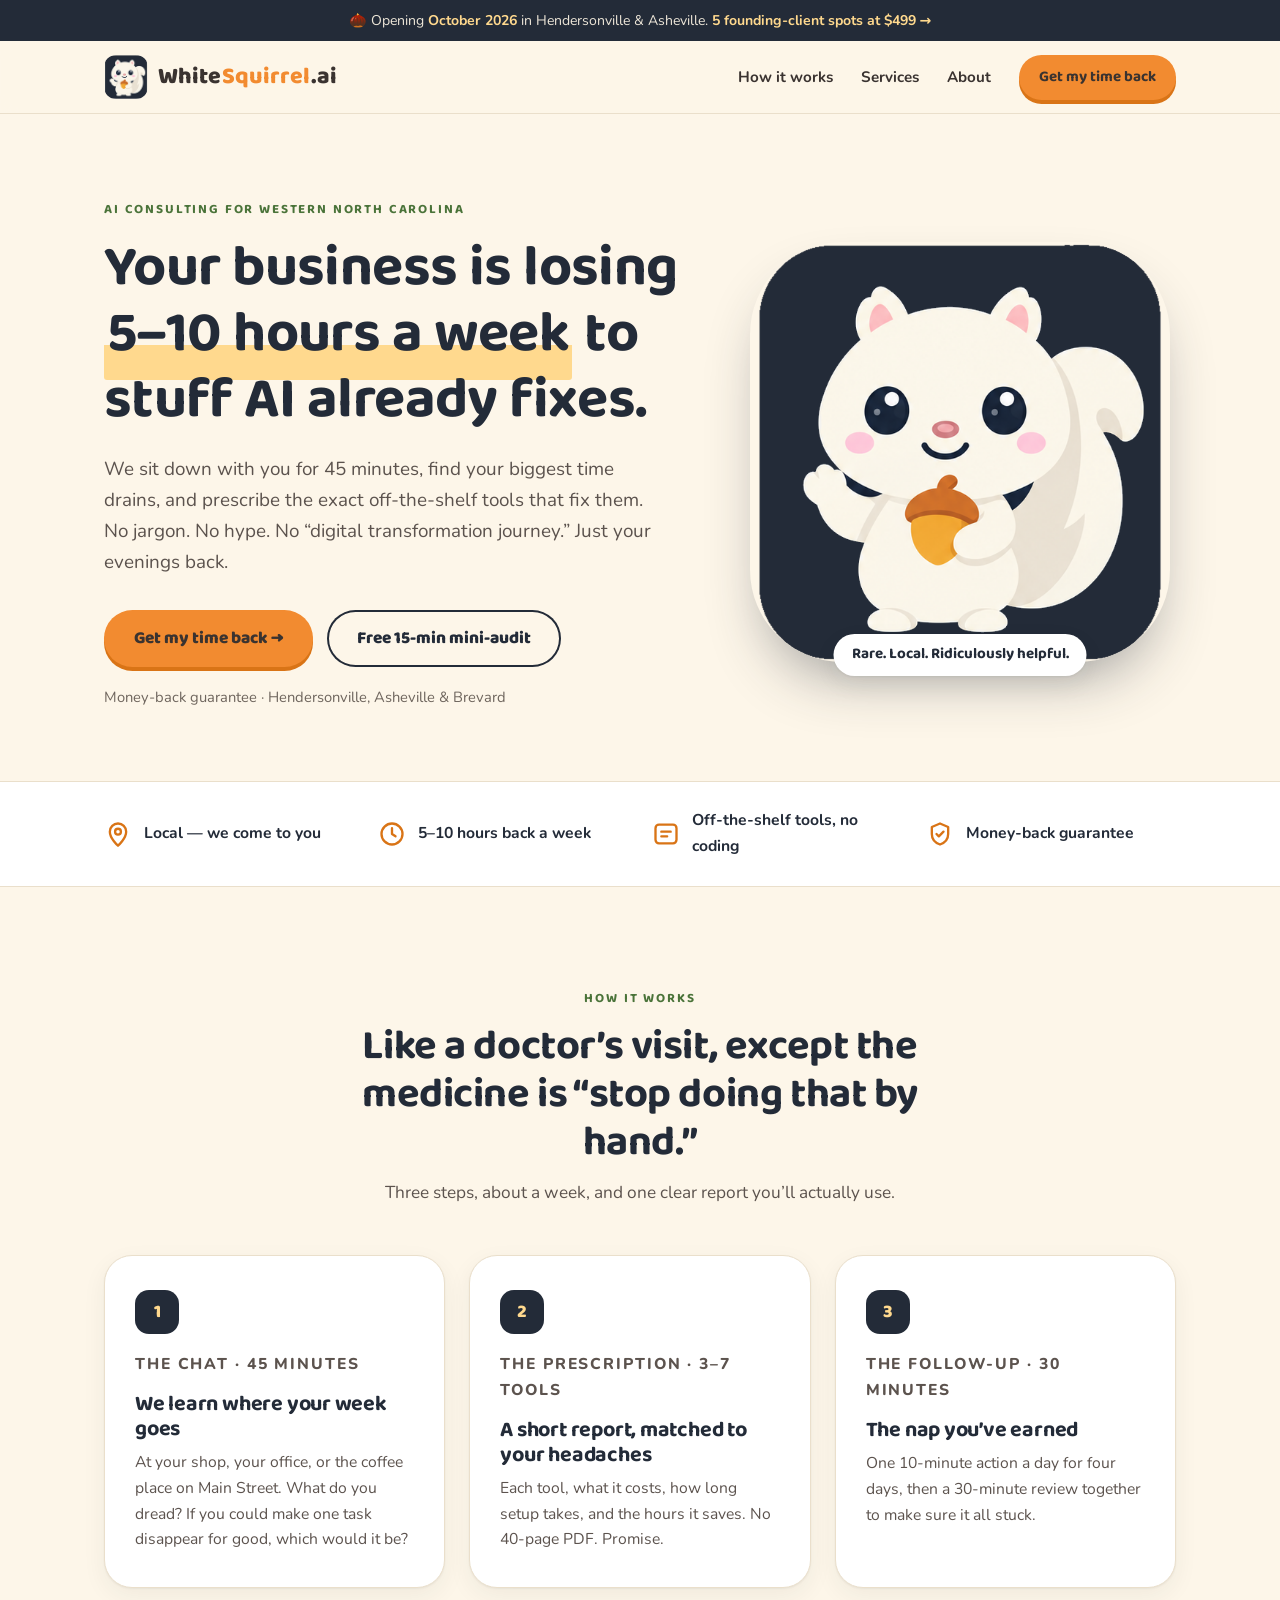
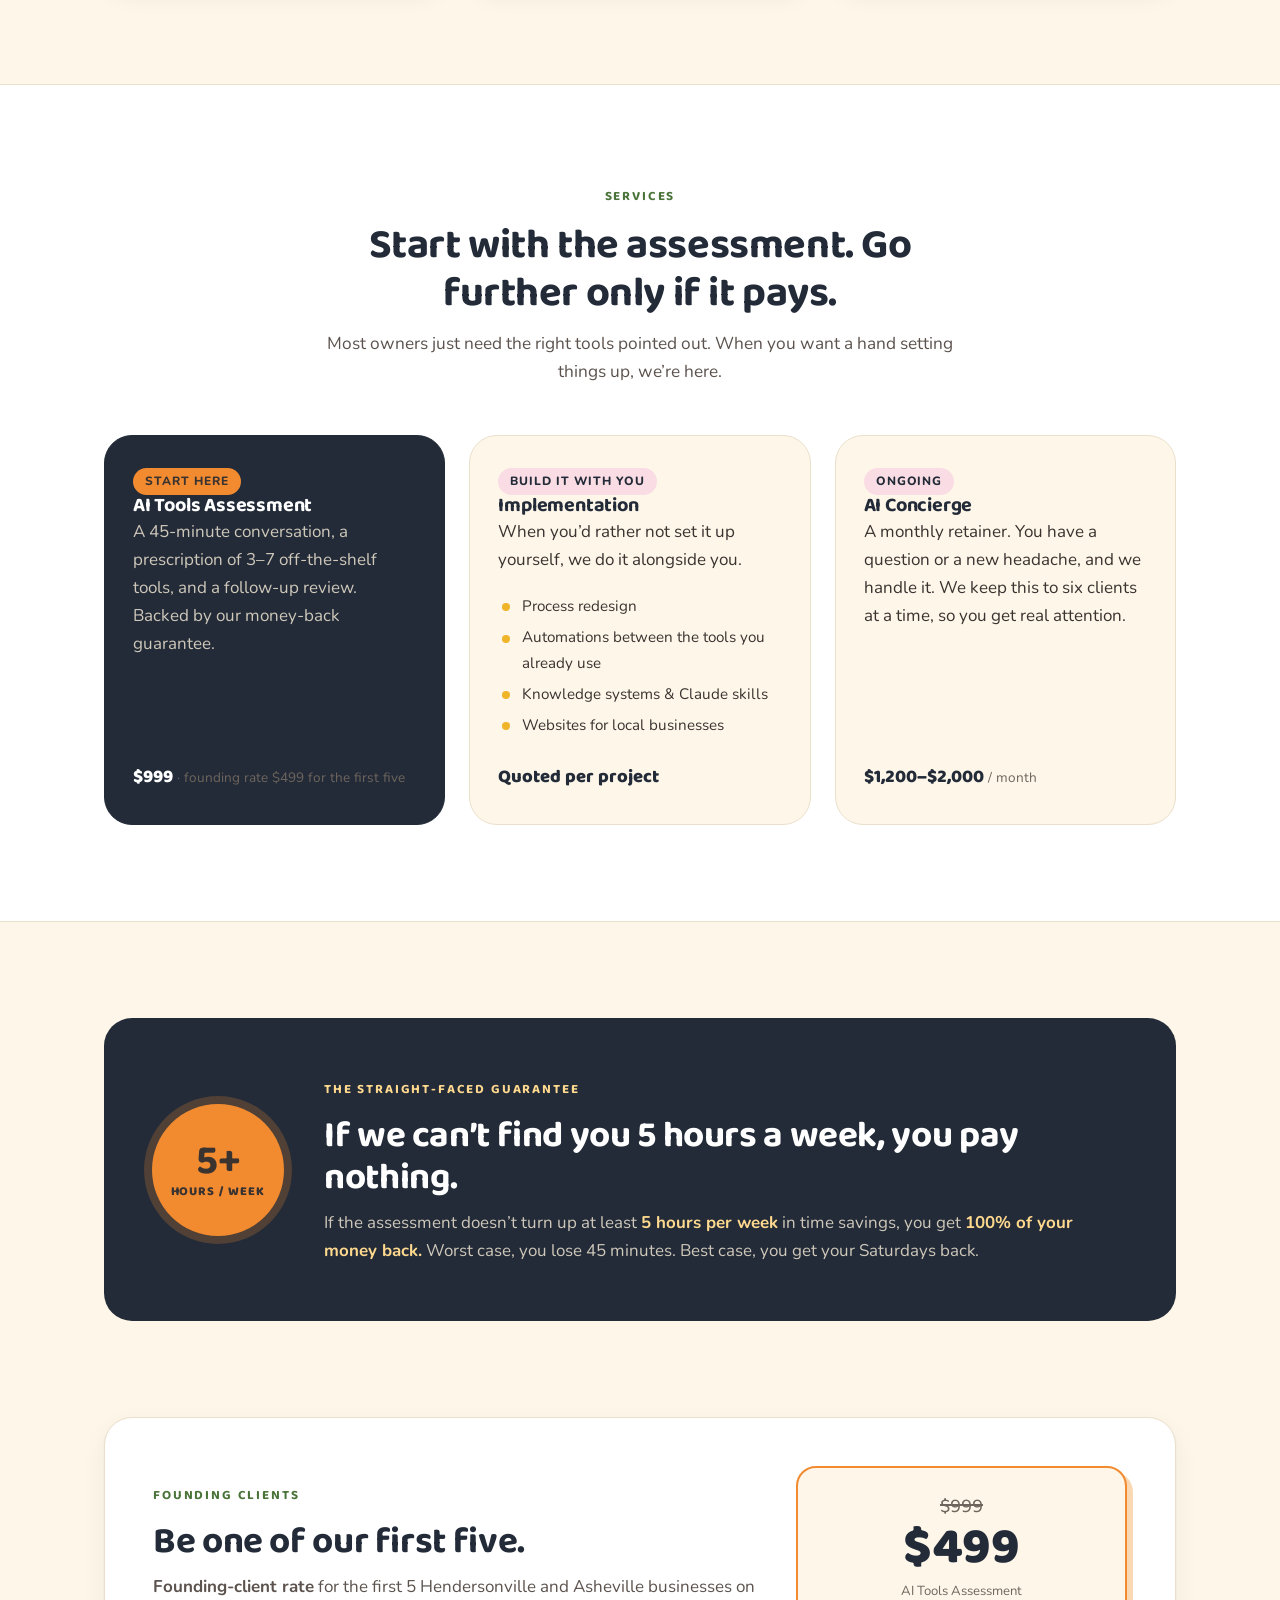
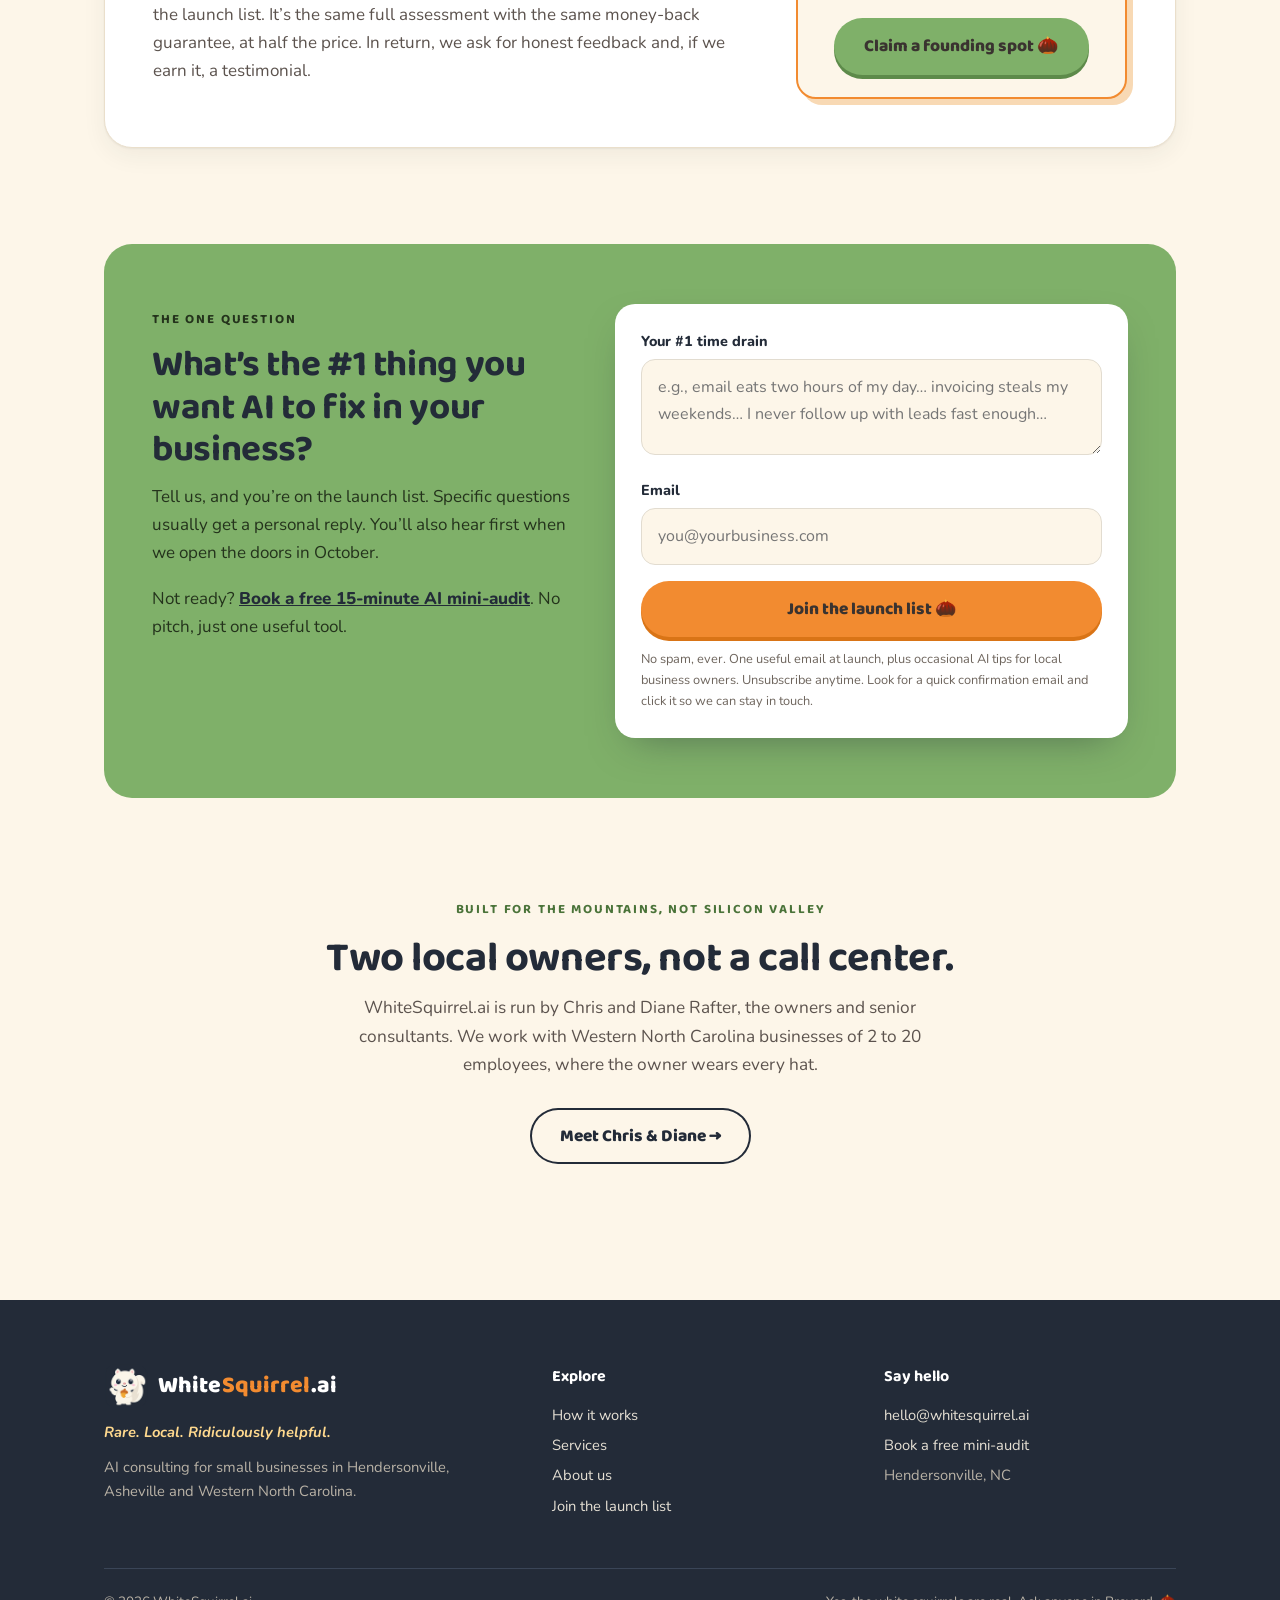
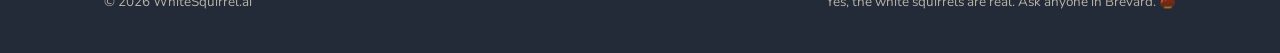
==== index.html @ 8a47469c "Rebrand to Bright Eyes logo; refined homepage, services section, About page - Approved C · Bright Ey" ====
<!DOCTYPE html>
<html lang="en">
<head>
<meta charset="UTF-8">
<meta name="viewport" content="width=device-width, initial-scale=1.0">
<title>WhiteSquirrel.ai — AI Consulting for Hendersonville & Asheville Small Businesses</title>
<meta name="description" content="AI consulting for Hendersonville, Asheville and Western North Carolina small businesses. A 45-minute conversation, a prescription of 3–7 off-the-shelf tools, and 5–10 hours a week back — or your money back.">
<meta property="og:title" content="WhiteSquirrel.ai — Rare. Local. Ridiculously helpful.">
<meta property="og:description" content="AI consulting for Western North Carolina small businesses. Get 5–10 hours a week back, or your money back.">
<meta property="og:image" content="https://whitesquirrel.ai/assets/brand/bright-eyes-mark.png">
<meta name="theme-color" content="#232B38">
<link rel="icon" href="assets/brand/favicon.ico" sizes="any">
<link rel="icon" type="image/png" href="assets/brand/bright-eyes-mark-96.png">
<link rel="apple-touch-icon" href="assets/brand/apple-touch-icon.png">
<link rel="preconnect" href="https://fonts.googleapis.com">
<link rel="preconnect" href="https://fonts.gstatic.com" crossorigin>
<link href="https://fonts.googleapis.com/css2?family=Baloo+2:wght@500;700;800&family=Nunito:ital,wght@0,400;0,700;0,800;1,400&display=swap" rel="stylesheet">
<link rel="stylesheet" href="assets/site.css">
</head>
<body>

<div class="announce">🌰 Opening <strong>October 2026</strong> in Hendersonville &amp; Asheville. <a href="#founding">5 founding-client spots at $499 →</a></div>

<nav class="nav" aria-label="Main">
  <div class="container">
    <a class="brand" href="./" aria-label="WhiteSquirrel.ai home">
      <img src="assets/brand/bright-eyes-mark-96.png" alt="">
      <span class="brand-name">White<span class="sq">Squirrel</span>.ai</span>
    </a>
    <ul class="nav-links">
      <li class="hide-sm"><a href="#how">How it works</a></li>
      <li class="hide-sm"><a href="#services">Services</a></li>
      <li class="hide-sm"><a href="about/">About</a></li>
      <li><a class="btn" href="#signup">Get my time back</a></li>
    </ul>
  </div>
</nav>

<header class="hero">
  <div class="container">
    <div>
      <span class="eyebrow">AI consulting for Western North Carolina</span>
      <h1>Your business is losing <span class="hl">5–10 hours a week</span> to stuff AI already fixes.</h1>
      <p class="lead">We sit down with you for 45 minutes, find your biggest time drains, and prescribe the exact off-the-shelf tools that fix them. No jargon. No hype. No “digital transformation journey.” Just your evenings back.</p>
      <div class="hero-ctas">
        <a class="btn" href="#signup">Get my time back →</a>
        <a class="btn ghost" href="https://cal.com/chrisrafter/free-15-minute-ai-mini-audit">Free 15-min mini-audit</a>
      </div>
      <p class="hero-note">Money-back guarantee · Hendersonville, Asheville &amp; Brevard</p>
    </div>
    <div class="hero-art">
      <img src="assets/brand/bright-eyes-mark.png" alt="The WhiteSquirrel.ai mascot: a white squirrel waving hello and holding a golden acorn">
      <span class="tag">Rare. Local. Ridiculously helpful.</span>
    </div>
  </div>
</header>

<div class="strip" aria-label="Why owners work with us">
  <div class="container">
    <ul>
      <li><svg viewBox="0 0 24 24" fill="none" stroke="currentColor" stroke-width="2" stroke-linecap="round" stroke-linejoin="round" aria-hidden="true"><path d="M12 22s7-6.2 7-12a7 7 0 1 0-14 0c0 5.8 7 12 7 12z"/><circle cx="12" cy="10" r="2.5"/></svg>Local — we come to you</li>
      <li><svg viewBox="0 0 24 24" fill="none" stroke="currentColor" stroke-width="2" stroke-linecap="round" stroke-linejoin="round" aria-hidden="true"><circle cx="12" cy="12" r="9"/><path d="M12 7v5l3 2"/></svg>5–10 hours back a week</li>
      <li><svg viewBox="0 0 24 24" fill="none" stroke="currentColor" stroke-width="2" stroke-linecap="round" stroke-linejoin="round" aria-hidden="true"><rect x="3" y="4" width="18" height="16" rx="3"/><path d="M8 10h8M8 14h5"/></svg>Off-the-shelf tools, no coding</li>
      <li><svg viewBox="0 0 24 24" fill="none" stroke="currentColor" stroke-width="2" stroke-linecap="round" stroke-linejoin="round" aria-hidden="true"><path d="M12 3l7 3v6c0 4.5-3 7.6-7 9-4-1.4-7-4.5-7-9V6l7-3z"/><path d="M9 12l2 2 4-4"/></svg>Money-back guarantee</li>
    </ul>
  </div>
</div>

<section id="how">
  <div class="container">
    <div class="section-head">
      <span class="eyebrow">How it works</span>
      <h2>Like a doctor’s visit, except the medicine is “stop doing that by hand.”</h2>
      <p>Three steps, about a week, and one clear report you’ll actually use.</p>
    </div>
    <div class="grid-3">
      <article class="card">
        <span class="num">1</span>
        <p class="step-kicker">The chat · 45 minutes</p>
        <h3>We learn where your week goes</h3>
        <p>At your shop, your office, or the coffee place on Main Street. What do you dread? If you could make one task disappear for good, which would it be?</p>
      </article>
      <article class="card">
        <span class="num">2</span>
        <p class="step-kicker">The prescription · 3–7 tools</p>
        <h3>A short report, matched to your headaches</h3>
        <p>Each tool, what it costs, how long setup takes, and the hours it saves. No 40-page PDF. Promise.</p>
      </article>
      <article class="card">
        <span class="num">3</span>
        <p class="step-kicker">The follow-up · 30 minutes</p>
        <h3>The nap you’ve earned</h3>
        <p>One 10-minute action a day for four days, then a 30-minute review together to make sure it all stuck.</p>
      </article>
    </div>
  </div>
</section>

<section class="services" id="services">
  <div class="container">
    <div class="section-head">
      <span class="eyebrow">Services</span>
      <h2>Start with the assessment. Go further only if it pays.</h2>
      <p>Most owners just need the right tools pointed out. When you want a hand setting things up, we’re here.</p>
    </div>
    <div class="grid-3">
      <article class="service featured">
        <span class="pill">Start here</span>
        <h3>AI Tools Assessment</h3>
        <p>A 45-minute conversation, a prescription of 3–7 off-the-shelf tools, and a follow-up review. Backed by our money-back guarantee.</p>
        <p class="price">$999 <small>· founding rate $499 for the first five</small></p>
      </article>
      <article class="service">
        <span class="pill">Build it with you</span>
        <h3>Implementation</h3>
        <p>When you’d rather not set it up yourself, we do it alongside you.</p>
        <ul>
          <li>Process redesign</li>
          <li>Automations between the tools you already use</li>
          <li>Knowledge systems &amp; Claude skills</li>
          <li>Websites for local businesses</li>
        </ul>
        <p class="price">Quoted per project</p>
      </article>
      <article class="service">
        <span class="pill">Ongoing</span>
        <h3>AI Concierge</h3>
        <p>A monthly retainer. You have a question or a new headache, and we handle it. We keep this to six clients at a time, so you get real attention.</p>
        <p class="price">$1,200–$2,000 <small>/ month</small></p>
      </article>
    </div>
  </div>
</section>

<section>
  <div class="container">
    <div class="guarantee">
      <div class="seal" aria-hidden="true"><b>5+</b><span>hours / week</span></div>
      <div>
        <span class="eyebrow" style="color:var(--highlight)">The Straight-Faced Guarantee</span>
        <h2>If we can’t find you 5 hours a week, you pay nothing.</h2>
        <p>If the assessment doesn’t turn up at least <strong>5 hours per week</strong> in time savings, you get <strong>100% of your money back.</strong> Worst case, you lose 45 minutes. Best case, you get your Saturdays back.</p>
      </div>
    </div>
  </div>
</section>

<section id="founding" style="padding-top:0">
  <div class="container">
    <div class="offer">
      <div>
        <span class="eyebrow">Founding clients</span>
        <h2>Be one of our first five.</h2>
        <p><strong>Founding-client rate</strong> for the first 5 Hendersonville and Asheville businesses on the launch list. It’s the same full assessment with the same money-back guarantee, at half the price. In return, we ask for honest feedback and, if we earn it, a testimonial.</p>
      </div>
      <div class="pricebox">
        <div class="strike">$999</div>
        <div class="price">$499</div>
        <small>AI Tools Assessment</small>
        <a class="btn green" href="#signup">Claim a founding spot 🌰</a>
      </div>
    </div>
  </div>
</section>

<section id="signup" style="padding-top:0">
  <div class="container">
    <div class="ask">
      <div>
        <span class="eyebrow" style="color:#24331C">The one question</span>
        <h2>What’s the #1 thing you want AI to fix in your business?</h2>
        <p>Tell us, and you’re on the launch list. Specific questions usually get a personal reply. You’ll also hear first when we open the doors in October.</p>
        <p style="margin-top:18px">Not ready? <a href="https://cal.com/chrisrafter/free-15-minute-ai-mini-audit" style="color:var(--navy);font-weight:800">Book a free 15-minute AI mini-audit</a>. No pitch, just one useful tool.</p>
      </div>
      <div>
        <form id="leadForm" action="https://assets.mailerlite.com/jsonp/2588737/forms/196415399753942059/subscribe" method="POST">
          <label for="pain">Your #1 time drain</label>
          <textarea id="pain" name="fields[pain_point]" placeholder="e.g., email eats two hours of my day… invoicing steals my weekends… I never follow up with leads fast enough…" required></textarea>
          <label for="email">Email</label>
          <input id="email" type="email" name="fields[email]" placeholder="you@yourbusiness.com" required>
          <input type="hidden" name="ml-submit" value="1">
          <input type="hidden" name="anticsrf" value="true">
          <button class="btn" type="submit" id="submitBtn">Join the launch list 🌰</button>
          <p class="fine">No spam, ever. One useful email at launch, plus occasional AI tips for local business owners. Unsubscribe anytime. Look for a quick confirmation email and click it so we can stay in touch.</p>
        </form>
        <div class="success-msg" id="successMsg" role="status">🐿️ Got it. Check your inbox for a confirmation email to lock in your spot.</div>
      </div>
    </div>
  </div>
</section>

<section style="padding-top:0">
  <div class="container narrow">
    <div class="section-head" style="margin-bottom:28px">
      <span class="eyebrow">Built for the mountains, not Silicon Valley</span>
      <h2>Two local owners, not a call center.</h2>
      <p>WhiteSquirrel.ai is run by Chris and Diane Rafter, the owners and senior consultants. We work with Western North Carolina businesses of 2 to 20 employees, where the owner wears every hat.</p>
    </div>
    <p class="center"><a class="btn ghost" href="about/">Meet Chris &amp; Diane →</a></p>
  </div>
</section>

<footer>
  <div class="container">
    <div class="cols">
      <div>
        <a class="brand" href="./" style="margin-bottom:12px"><img src="assets/brand/bright-eyes-mark-96.png" alt=""><span class="brand-name">White<span class="sq">Squirrel</span>.ai</span></a>
        <p class="tagline">Rare. Local. Ridiculously helpful.</p>
        <p style="margin-top:10px">AI consulting for small businesses in Hendersonville, Asheville and Western North Carolina.</p>
      </div>
      <div>
        <h4>Explore</h4>
        <ul>
          <li><a href="#how">How it works</a></li>
          <li><a href="#services">Services</a></li>
          <li><a href="about/">About us</a></li>
          <li><a href="#signup">Join the launch list</a></li>
        </ul>
      </div>
      <div>
        <h4>Say hello</h4>
        <ul>
          <li><a href="mailto:hello@whitesquirrel.ai">hello@whitesquirrel.ai</a></li>
          <li><a href="https://cal.com/chrisrafter/free-15-minute-ai-mini-audit">Book a free mini-audit</a></li>
          <li>Hendersonville, NC</li>
        </ul>
      </div>
    </div>
    <div class="legal">
      <span>© 2026 WhiteSquirrel.ai</span>
      <span>Yes, the white squirrels are real. Ask anyone in Brevard. 🌰</span>
    </div>
  </div>
</footer>

<script>
document.getElementById('leadForm').addEventListener('submit', function(e){
  e.preventDefault();
  var form = this;
  var btn = document.getElementById('submitBtn');
  btn.disabled = true;
  btn.textContent = 'Joining…';
  fetch(form.action, { method: 'POST', body: new FormData(form) })
    .then(function(r){ return r.json(); })
    .then(function(data){
      if (data && data.success !== false) {
        form.style.display = 'none';
        document.getElementById('successMsg').style.display = 'block';
      } else { throw new Error('subscribe failed'); }
    })
    .catch(function(){
      btn.disabled = false;
      btn.textContent = 'Join the launch list 🌰';
      alert('Hmm, that didn\'t go through — mind trying again? Or email hello@whitesquirrel.ai and we\'ll add you.');
    });
});
</script>
</body>
</html>
---- assets/site.css ----
/* WhiteSquirrel.ai — shared site styles (Brand Guide v1.1 · Bright Eyes) */
:root{
  /* core palette (live-site tokens) */
  --cream:#FDF6E9;
  --cream-dark:#F7ECD7;
  --fur:#F5F2EC;
  --fur-shade:#E2DCD0;
  --ink:#3A3330;
  --muted:#5C534E;
  --fine:#6E655D;          /* fine print — darker than --outline for contrast */
  --outline:#8A8178;
  --orange:#F28B30;
  --orange-dark:#D97416;
  --highlight:#FFD98E;
  --green:#7FB069;
  --green-dark:#5D8A4A;
  --green-text:#4A7339;    /* small green text / links on light backgrounds */
  --pink:#F4A6B8;
  --pink-light:#FADDE4;
  --blue:#8ECAE6;
  --peach:#F8D9B4;
  /* Bright Eyes badge */
  --navy:#232B38;
  --navy-2:#2E3848;
  --acorn:#F0B429;
  --line:#EADFCB;
  --white:#FFFFFF;

  --radius:20px;
  --radius-lg:28px;
  --shadow:0 1px 2px rgba(35,43,56,.06),0 8px 24px rgba(35,43,56,.06);
  --max:1120px;
}
*{margin:0;padding:0;box-sizing:border-box}
html{scroll-behavior:smooth}
body{font-family:'Nunito',system-ui,sans-serif;background:var(--cream);color:var(--ink);line-height:1.65;font-size:17px;-webkit-font-smoothing:antialiased;overflow-x:hidden}
h1,h2,h3,h4,.btn,.brand-name,.eyebrow,.num{font-family:'Baloo 2',system-ui,sans-serif}
h1,h2,h3{color:var(--navy);line-height:1.15;letter-spacing:-.01em}
img{max-width:100%;display:block}
a{color:var(--green-text)}
.container{max-width:var(--max);margin:0 auto;padding:0 24px}
.narrow{max-width:760px}
.center{text-align:center}

/* announcement */
.announce{background:var(--navy);color:#EDE6D8;text-align:center;font-size:.88rem;padding:9px 16px}
.announce strong{color:var(--highlight)}
.announce a{color:var(--highlight);font-weight:700;text-decoration:none}

/* nav */
.nav{position:sticky;top:0;z-index:20;background:rgba(253,246,233,.92);backdrop-filter:saturate(1.2) blur(8px);-webkit-backdrop-filter:saturate(1.2) blur(8px);border-bottom:1px solid var(--line)}
.nav .container{display:flex;align-items:center;justify-content:space-between;height:72px;gap:16px}
.brand{display:flex;align-items:center;gap:10px;text-decoration:none}
.brand img{width:44px;height:44px;border-radius:12px}
.brand-name{font-size:1.45rem;font-weight:800;color:var(--ink);letter-spacing:.005em;white-space:nowrap}
.brand-name .sq{color:var(--orange)}
.nav-links{display:flex;align-items:center;gap:28px;list-style:none}
.nav-links a{color:var(--ink);text-decoration:none;font-weight:700;font-size:.95rem}
.nav-links a:hover,.nav-links a[aria-current=page]{color:var(--orange-dark)}
.nav-links .btn{padding:10px 20px;font-size:.95rem}
@media(max-width:820px){.nav-links li.hide-sm{display:none}.nav-links{gap:16px}}
@media(max-width:480px){.brand-name{font-size:1.2rem}.brand img{width:38px;height:38px}.nav-links .btn{padding:9px 14px;font-size:.88rem}}

/* buttons — ink text on brand fills for contrast */
.btn{display:inline-flex;align-items:center;gap:8px;background:var(--orange);color:var(--ink);border:0;border-radius:999px;padding:14px 30px;font-size:1.08rem;font-weight:800;text-decoration:none;cursor:pointer;box-shadow:0 4px 0 var(--orange-dark);transition:transform .12s ease,box-shadow .12s ease}
.btn:hover{transform:translateY(2px);box-shadow:0 2px 0 var(--orange-dark)}
.btn:focus-visible,a:focus-visible,textarea:focus-visible,input:focus-visible{outline:3px solid var(--navy);outline-offset:3px}
.btn.green{background:var(--green);box-shadow:0 4px 0 var(--green-dark)}
.btn.green:hover{box-shadow:0 2px 0 var(--green-dark)}
.btn.ghost{background:transparent;color:var(--navy);box-shadow:inset 0 0 0 2px var(--navy)}
.btn.ghost:hover{background:var(--navy);color:#fff;transform:none}
.btn.light{background:var(--cream);color:var(--navy);box-shadow:0 4px 0 #CDBF9F}

/* type helpers */
.eyebrow{display:inline-block;font-size:.82rem;font-weight:700;letter-spacing:.14em;text-transform:uppercase;color:var(--green-text);margin-bottom:14px}
.lead{font-size:1.18rem;color:var(--muted)}
.hl{background:linear-gradient(transparent 62%,var(--highlight) 62%);padding:0 3px;border-radius:3px}
section{padding:96px 0}
@media(max-width:700px){section{padding:68px 0}}
.section-head{max-width:640px;margin:0 auto 48px;text-align:center}
.section-head h2{font-size:clamp(1.9rem,4vw,2.6rem);margin-bottom:12px}
.section-head p{color:var(--muted);font-size:1.08rem}

/* hero */
.hero{padding:80px 0 72px}
.hero .container{display:grid;grid-template-columns:1.15fr .85fr;gap:56px;align-items:center}
.hero h1{font-size:clamp(2.3rem,5.2vw,3.6rem);margin-bottom:20px}
.hero .lead{max-width:560px;margin-bottom:32px}
.hero-ctas{display:flex;flex-wrap:wrap;gap:14px;align-items:center}
.hero-note{margin-top:18px;font-size:.92rem;color:var(--fine)}
.hero-art{position:relative;justify-self:center;width:min(420px,100%)}
.hero-art::before{content:"";position:absolute;inset:6% 4% 0;background:radial-gradient(closest-side,var(--peach),transparent 72%);z-index:0}
.hero-art img{position:relative;z-index:1;width:100%;border-radius:22%;box-shadow:0 30px 60px -20px rgba(35,43,56,.45)}
.hero-art .tag{position:absolute;z-index:2;bottom:-14px;left:50%;transform:translateX(-50%);background:var(--white);color:var(--navy);font-family:'Baloo 2';font-weight:700;padding:8px 18px;border-radius:999px;box-shadow:var(--shadow);white-space:nowrap;font-size:.95rem}
@media(max-width:860px){.hero{padding:48px 0 56px}.hero .container{grid-template-columns:1fr;gap:44px;text-align:center}.hero .lead{margin-left:auto;margin-right:auto}.hero-ctas{justify-content:center}.hero-art{width:min(300px,78%);grid-row:1}}

/* proof strip */
.strip{background:var(--white);border-top:1px solid var(--line);border-bottom:1px solid var(--line)}
.strip ul{list-style:none;display:grid;grid-template-columns:repeat(4,1fr);gap:24px;padding:26px 0}
.strip li{display:flex;align-items:center;gap:12px;font-weight:700;color:var(--navy);font-size:.98rem}
.strip svg{flex:none;width:28px;height:28px;color:var(--orange-dark)}
@media(max-width:860px){.strip ul{grid-template-columns:repeat(2,1fr)}}
@media(max-width:440px){.strip ul{grid-template-columns:1fr}}

/* cards */
.grid-3{display:grid;grid-template-columns:repeat(3,1fr);gap:24px}
@media(max-width:860px){.grid-3{grid-template-columns:1fr}}
.card{background:var(--white);border:1px solid var(--line);border-radius:var(--radius-lg);padding:34px 30px;box-shadow:var(--shadow)}
.card h3{font-size:1.35rem;margin:14px 0 8px}
.card p{color:var(--muted);font-size:.98rem}
.num{display:inline-flex;align-items:center;justify-content:center;width:44px;height:44px;border-radius:14px;background:var(--navy);color:var(--highlight);font-weight:800;font-size:1.15rem}
.step-kicker{font-size:.8rem;font-weight:800;letter-spacing:.12em;text-transform:uppercase;color:var(--orange-dark);margin-top:18px}

/* services */
.services{background:var(--white);border-top:1px solid var(--line);border-bottom:1px solid var(--line)}
.service{border-radius:var(--radius-lg);padding:32px 28px;background:var(--cream);border:1px solid var(--line);display:flex;flex-direction:column}
.service .price{font-family:'Baloo 2';font-weight:800;color:var(--navy);font-size:1.15rem;margin-top:auto;padding-top:18px}
.service .price small{font-family:'Nunito';font-weight:400;color:var(--fine);font-size:.85rem}
.service.featured{background:var(--navy);border-color:var(--navy);color:#E6E0D4}
.service.featured h3,.service.featured .price{color:#fff}
.service.featured p{color:#CFC8BA}
.service.featured .pill{background:var(--orange);color:var(--ink)}
.pill{display:inline-block;font-size:.75rem;font-weight:800;letter-spacing:.08em;text-transform:uppercase;background:var(--pink-light);color:var(--navy);padding:4px 12px;border-radius:999px;align-self:flex-start}
.service ul{list-style:none;margin-top:14px}
.service li{padding-left:24px;position:relative;margin:6px 0;font-size:.95rem}
.service li::before{content:"";position:absolute;left:4px;top:.6em;width:8px;height:8px;border-radius:50%;background:var(--acorn)}

/* guarantee */
.guarantee{background:var(--navy);color:#E6E0D4;border-radius:var(--radius-lg);padding:56px 48px;display:grid;grid-template-columns:auto 1fr;gap:40px;align-items:center}
.guarantee h2{color:#fff;font-size:clamp(1.7rem,3.4vw,2.3rem);margin-bottom:10px}
.guarantee p{color:#CFC8BA;font-size:1.06rem}
.guarantee strong{color:var(--highlight)}
.seal{width:132px;height:132px;border-radius:50%;background:var(--orange);color:var(--ink);display:flex;flex-direction:column;align-items:center;justify-content:center;font-family:'Baloo 2';font-weight:800;line-height:1;text-align:center;box-shadow:0 0 0 8px rgba(242,139,48,.22)}
.seal b{font-size:2.6rem}
.seal span{font-size:.78rem;letter-spacing:.08em;text-transform:uppercase;margin-top:4px}
@media(max-width:700px){.guarantee{grid-template-columns:1fr;text-align:center;padding:44px 28px}.seal{margin:0 auto}}

/* founding offer */
.offer{display:grid;grid-template-columns:1fr auto;gap:40px;align-items:center;background:var(--white);border:1px solid var(--line);border-radius:var(--radius-lg);padding:48px;box-shadow:var(--shadow)}
.offer h2{font-size:clamp(1.7rem,3.4vw,2.3rem);margin-bottom:10px}
.offer p{color:var(--muted)}
.pricebox{text-align:center;background:var(--cream);border:2px solid var(--orange);border-radius:var(--radius);padding:22px 36px;box-shadow:6px 6px 0 var(--peach)}
.pricebox .strike{text-decoration:line-through;color:var(--fine);font-size:1.25rem;font-family:'Baloo 2'}
.pricebox .price{font-family:'Baloo 2';font-weight:800;font-size:3.2rem;line-height:1;color:var(--navy)}
.pricebox small{display:block;color:var(--fine);font-size:.82rem;margin-top:6px}
.pricebox .btn{margin-top:16px}
@media(max-width:760px){.offer{grid-template-columns:1fr;text-align:center;padding:36px 24px}}

/* money question */
.ask{background:var(--green);border-radius:var(--radius-lg);padding:60px 48px;color:var(--ink);display:grid;grid-template-columns:.9fr 1.1fr;gap:44px;align-items:start}
.ask h2{color:var(--navy);font-size:clamp(1.7rem,3.4vw,2.3rem);margin-bottom:12px}
.ask p{color:#24331C}
.ask form{background:var(--white);border-radius:var(--radius);padding:26px;box-shadow:0 16px 40px -18px rgba(35,43,56,.5)}
.ask label{display:block;font-weight:800;font-size:.9rem;color:var(--navy);margin-bottom:6px}
.ask textarea,.ask input[type=email]{width:100%;padding:14px 16px;border-radius:14px;border:1.5px solid var(--fur-shade);font:inherit;font-size:1rem;background:var(--cream);color:var(--ink)}
.ask textarea{min-height:96px;resize:vertical;margin-bottom:14px}
.ask .btn{width:100%;justify-content:center;margin-top:16px}
.ask .fine{font-size:.8rem;color:var(--fine);margin-top:12px}
.success-msg{display:none;background:var(--navy);color:#fff;padding:18px;border-radius:14px}
@media(max-width:820px){.ask{grid-template-columns:1fr;padding:44px 24px}}

/* owners teaser + about */
.owners{display:grid;grid-template-columns:repeat(2,1fr);gap:28px}
@media(max-width:760px){.owners{grid-template-columns:1fr}}
.person{background:var(--white);border:1px solid var(--line);border-radius:var(--radius-lg);overflow:hidden;box-shadow:var(--shadow);display:flex;flex-direction:column}
.portrait{aspect-ratio:4/3;background:linear-gradient(160deg,var(--navy),var(--navy-2));display:flex;align-items:center;justify-content:center;position:relative}
.portrait img{width:100%;height:100%;object-fit:cover}
.portrait .mono{font-family:'Baloo 2';font-weight:800;font-size:4.2rem;color:var(--highlight);letter-spacing:.04em}
.portrait .ph-note{position:absolute;bottom:12px;right:14px;font-size:.72rem;color:#9AA3B2;letter-spacing:.06em;text-transform:uppercase}
.person-body{padding:30px 30px 34px}
.person h3{font-size:1.6rem}
.role{color:var(--orange-dark);font-weight:800;font-size:.9rem;letter-spacing:.06em;text-transform:uppercase;margin:4px 0 16px}
.person p{color:var(--muted);margin-bottom:12px}
.person .focus{list-style:none;display:flex;flex-wrap:wrap;gap:8px;margin-top:8px}
.person .focus li{background:var(--cream);border:1px solid var(--line);border-radius:999px;padding:5px 12px;font-size:.85rem;font-weight:700;color:var(--navy)}
.pending{border:2px dashed var(--pink);background:#FFF8FA;border-radius:14px;padding:16px 18px;color:var(--muted);font-size:.95rem}

.page-hero{padding:80px 0 40px;text-align:center}
.page-hero h1{font-size:clamp(2.2rem,5vw,3.3rem);margin-bottom:16px}
.page-hero .lead{max-width:640px;margin:0 auto}

.values{display:grid;grid-template-columns:repeat(3,1fr);gap:24px}
@media(max-width:860px){.values{grid-template-columns:1fr}}
.value{padding:28px;border-left:4px solid var(--orange);background:var(--white);border-radius:0 var(--radius) var(--radius) 0}
.value h3{font-size:1.2rem;margin-bottom:6px}
.value p{color:var(--muted);font-size:.97rem}

.story{display:grid;grid-template-columns:auto 1fr;gap:40px;align-items:center}
.story img{width:180px;border-radius:22%;box-shadow:var(--shadow)}
.story p{color:var(--muted);margin-bottom:12px;font-size:1.06rem}
@media(max-width:700px){.story{grid-template-columns:1fr;text-align:center}.story img{margin:0 auto}}

/* footer */
footer{background:var(--navy);color:#B9B2A6;padding:64px 0 40px;margin-top:40px;font-size:.92rem}
footer .cols{display:grid;grid-template-columns:1.4fr 1fr 1fr;gap:40px}
footer .logo-dark{width:240px;max-width:100%;margin-bottom:14px}
footer .brand-name{color:#fff}
footer h4{color:#fff;font-size:1rem;margin-bottom:12px}
footer ul{list-style:none}
footer li{margin:6px 0}
footer a{color:#E6E0D4;text-decoration:none}
footer a:hover{color:var(--highlight)}
footer .tagline{color:var(--highlight);font-style:italic;font-weight:700}
footer .legal{border-top:1px solid #3A4557;margin-top:44px;padding-top:22px;display:flex;justify-content:space-between;gap:16px;flex-wrap:wrap;font-size:.84rem}
@media(max-width:760px){footer .cols{grid-template-columns:1fr}}

.sr-only{position:absolute;width:1px;height:1px;overflow:hidden;clip:rect(0 0 0 0)}
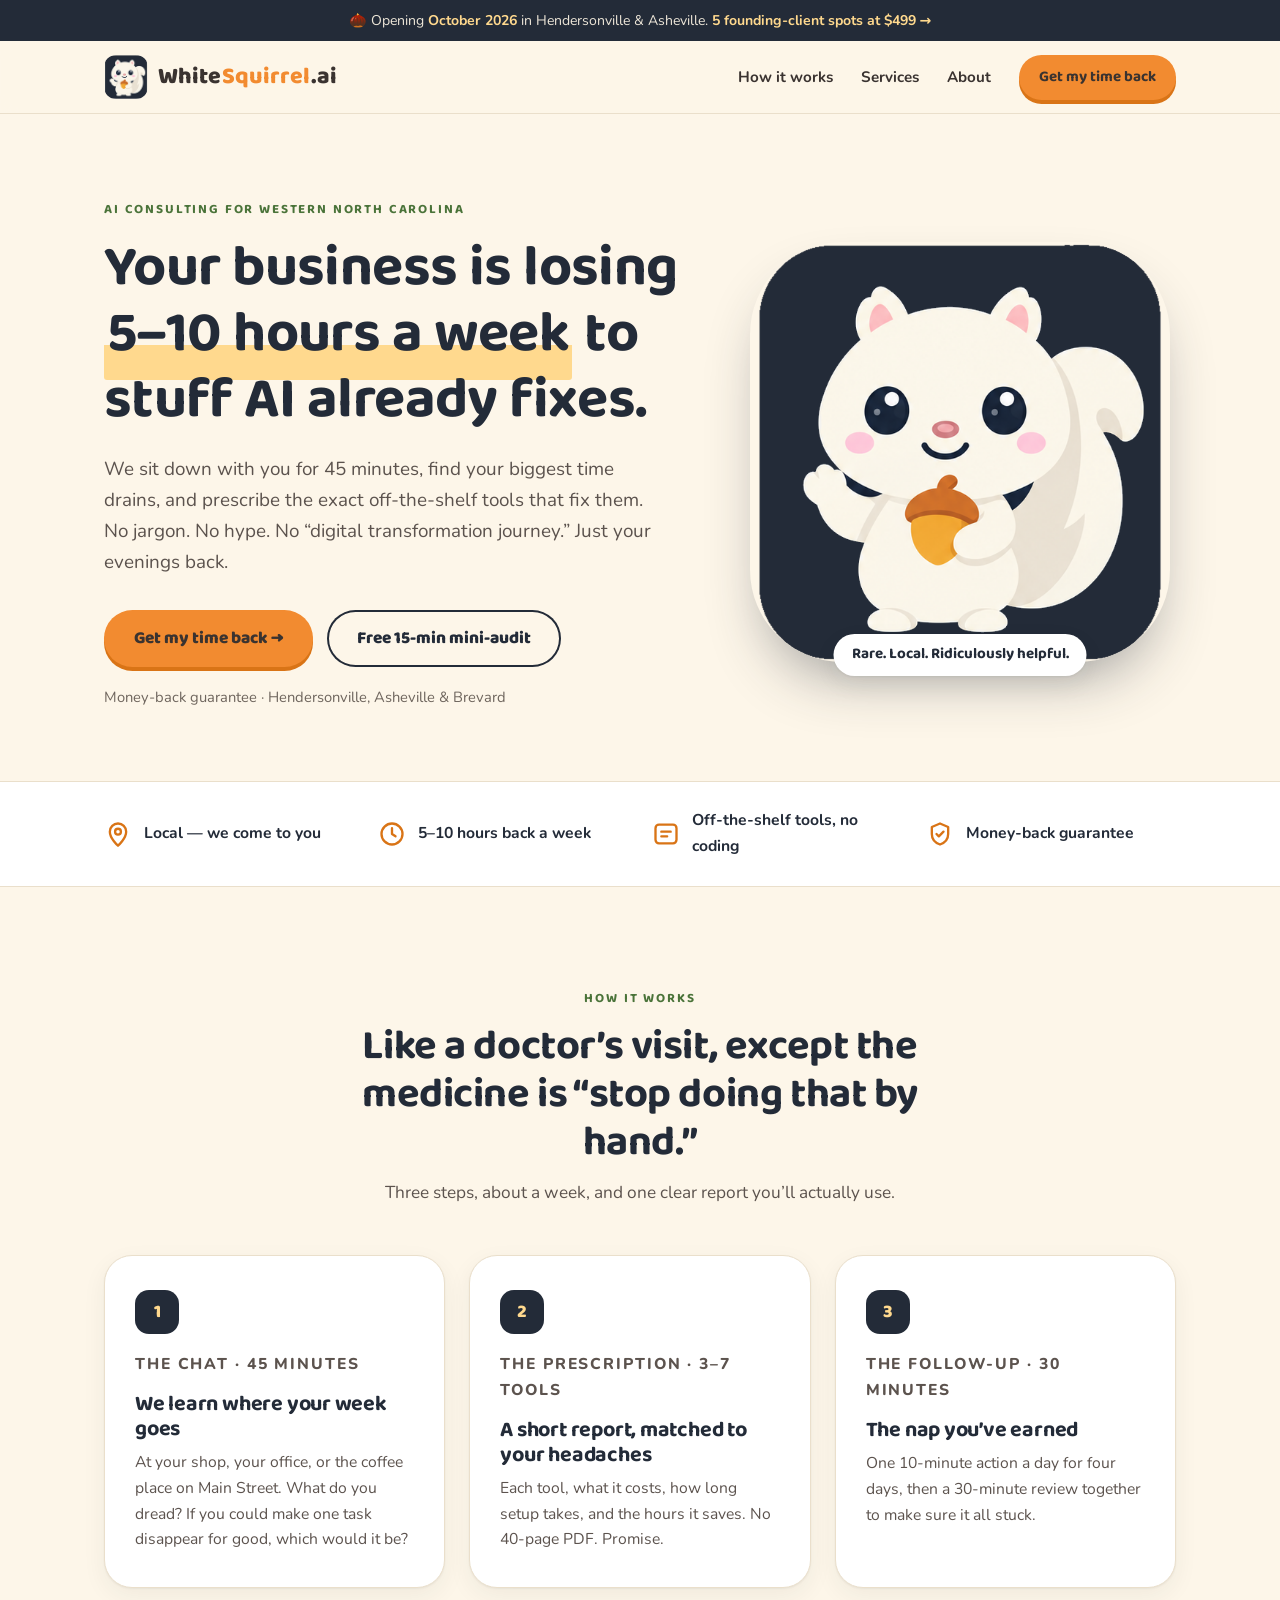
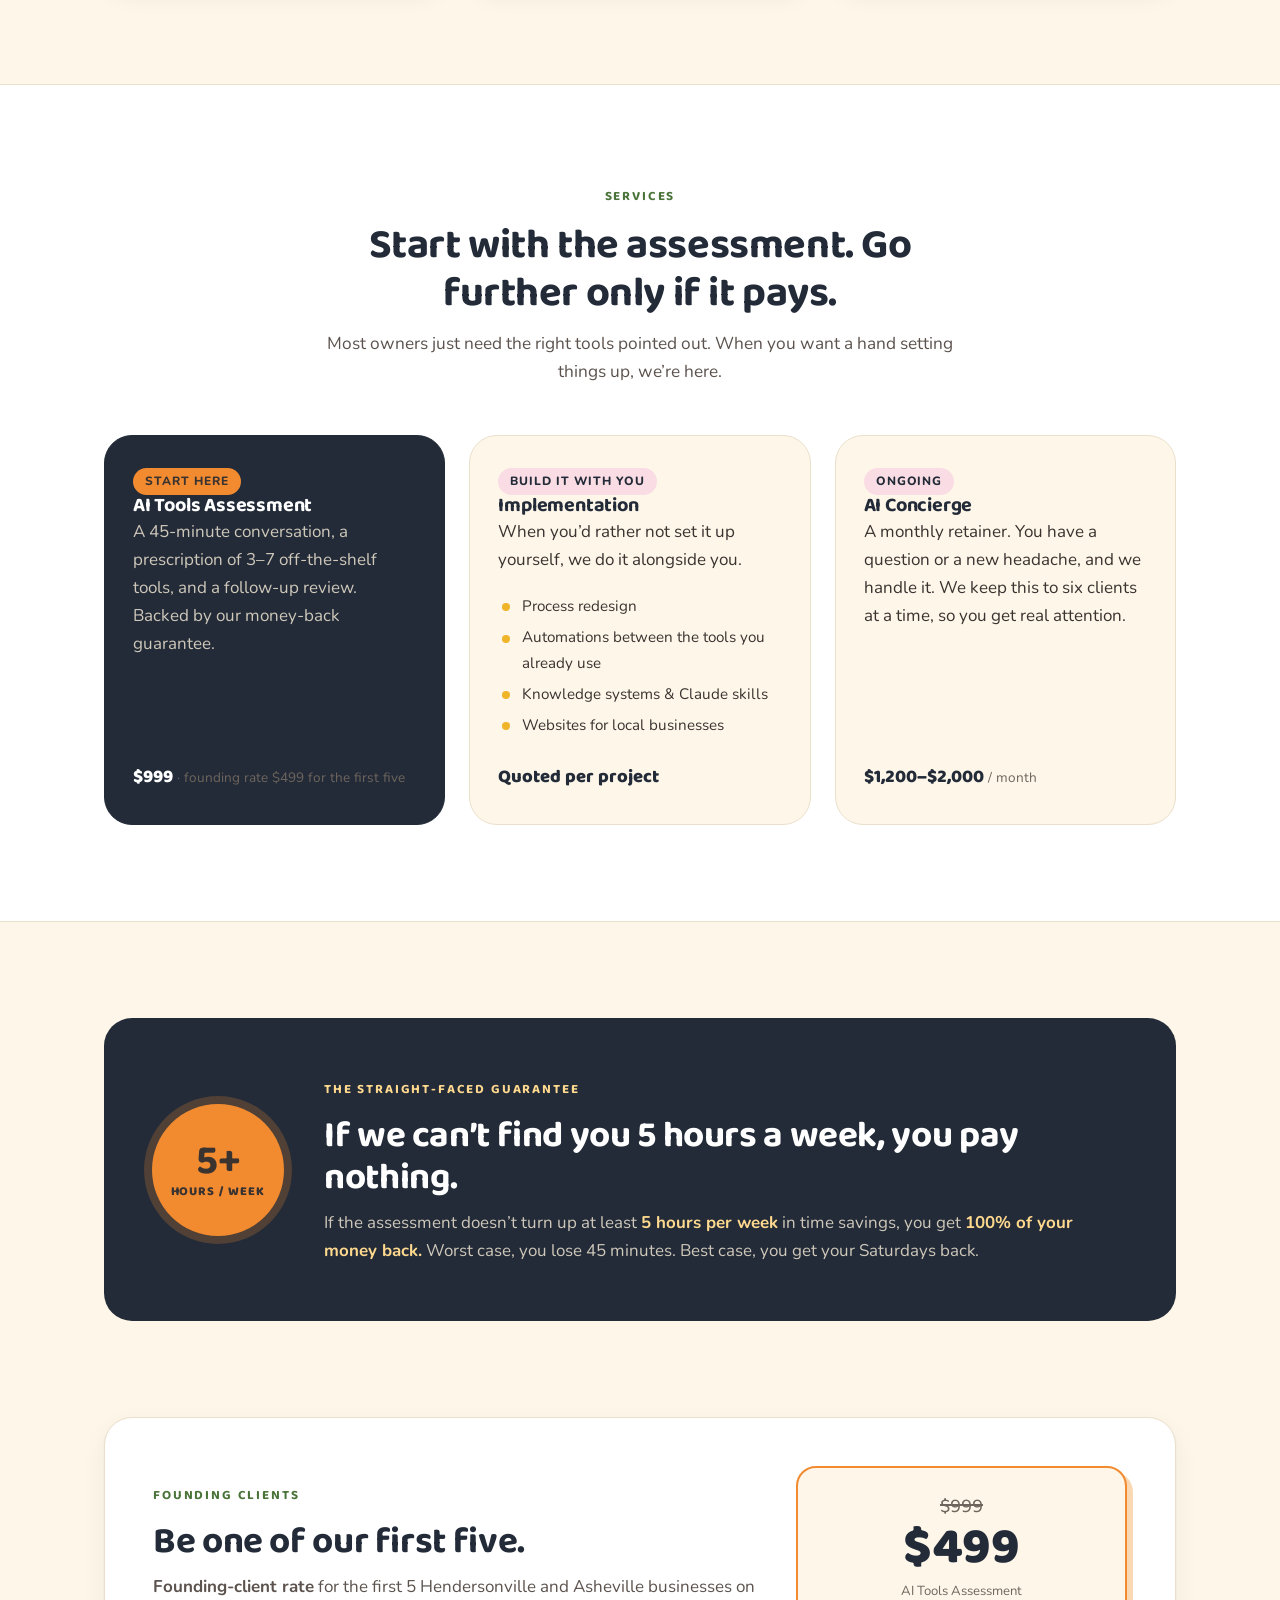
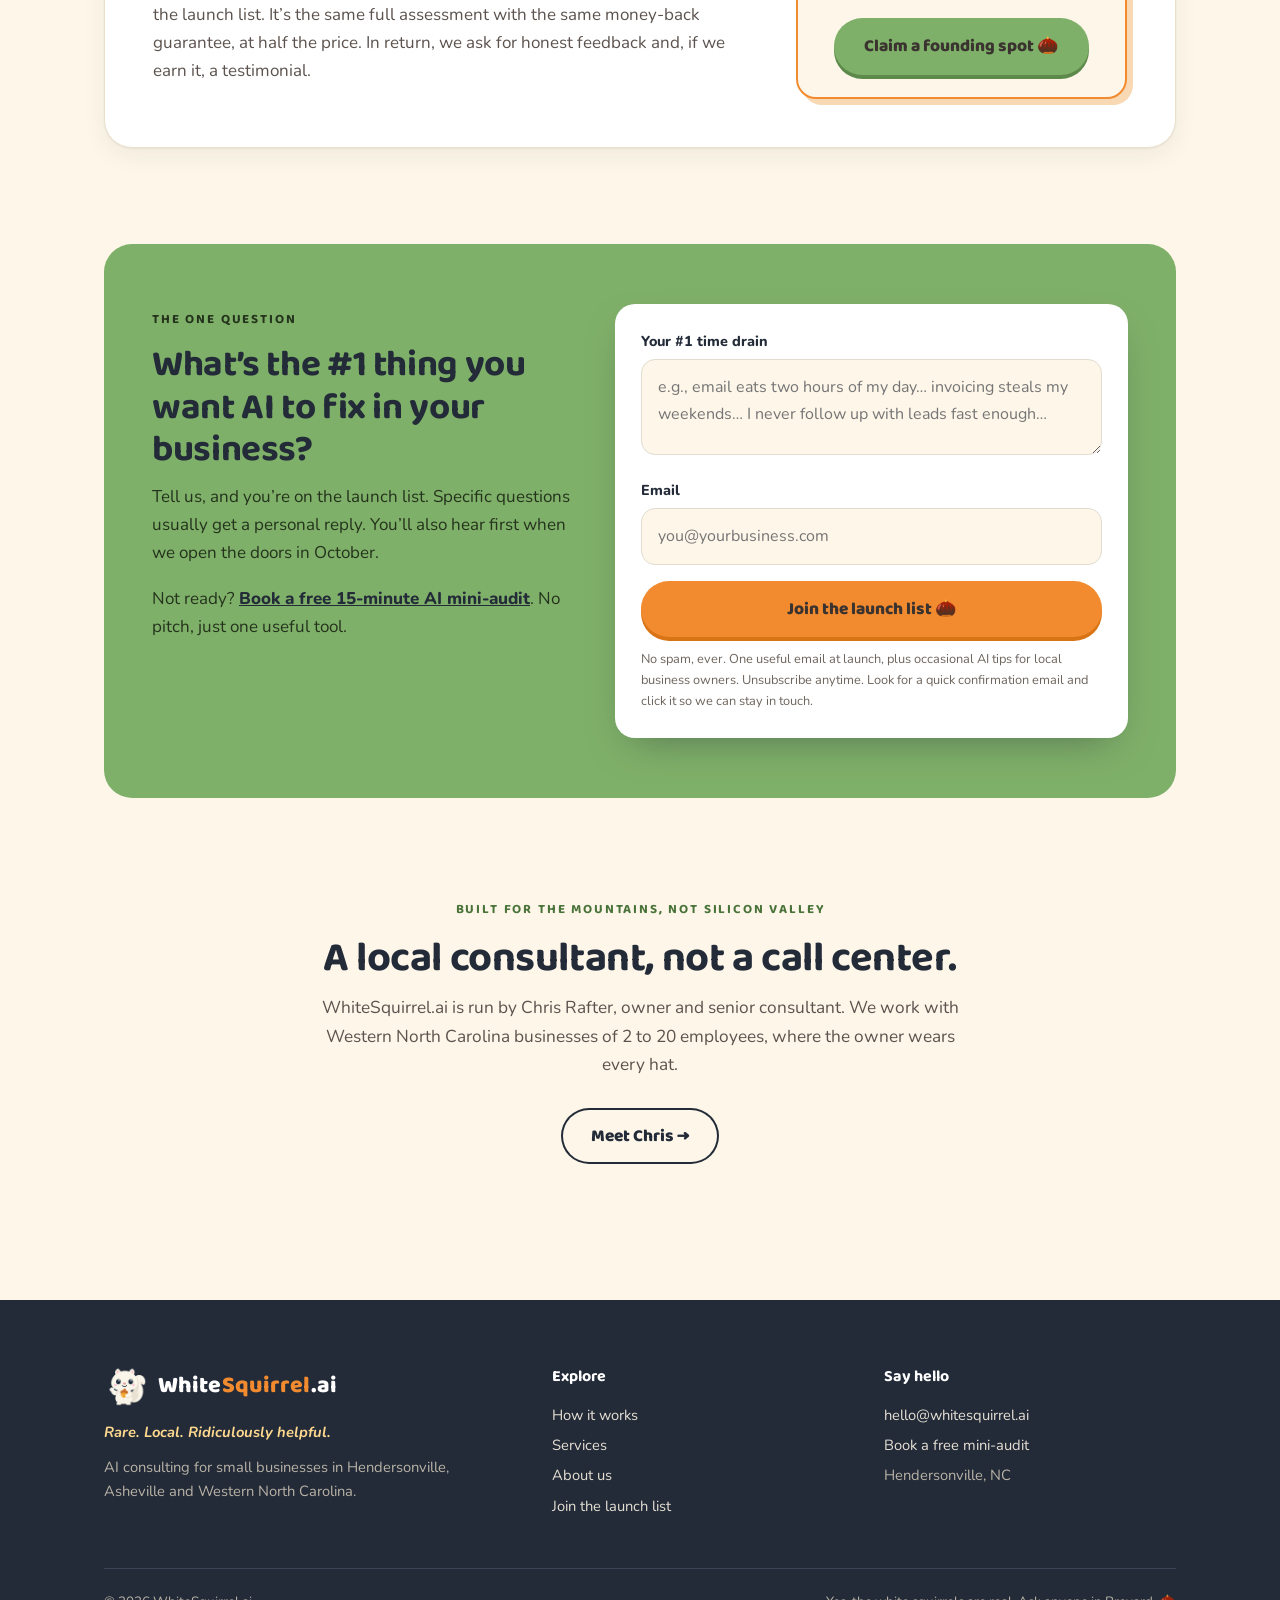
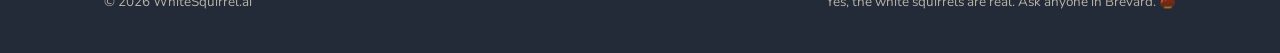
==== commit 4f81ec74: "Remove Diane Rafter from public site; single-profile About page Co-Authored-By: Claude Opus 5.5 <nor" ====
--- a/index.html
+++ b/index.html
@@ -193,10 +193,10 @@
   <div class="container narrow">
     <div class="section-head" style="margin-bottom:28px">
       <span class="eyebrow">Built for the mountains, not Silicon Valley</span>
-      <h2>Two local owners, not a call center.</h2>
-      <p>WhiteSquirrel.ai is run by Chris and Diane Rafter, the owners and senior consultants. We work with Western North Carolina businesses of 2 to 20 employees, where the owner wears every hat.</p>
-    </div>
-    <p class="center"><a class="btn ghost" href="about/">Meet Chris &amp; Diane →</a></p>
+      <h2>A local consultant, not a call center.</h2>
+      <p>WhiteSquirrel.ai is run by Chris Rafter, owner and senior consultant. We work with Western North Carolina businesses of 2 to 20 employees, where the owner wears every hat.</p>
+    </div>
+    <p class="center"><a class="btn ghost" href="about/">Meet Chris →</a></p>
   </div>
 </section>
 
--- a/assets/site.css
+++ b/assets/site.css
@@ -205,3 +205,9 @@
 @media(max-width:760px){footer .cols{grid-template-columns:1fr}}
 
 .sr-only{position:absolute;width:1px;height:1px;overflow:hidden;clip:rect(0 0 0 0)}
+
+/* single-profile layout (About) */
+.owners.solo{grid-template-columns:1fr;max-width:960px;margin:0 auto}
+.owners.solo .person{flex-direction:row}
+.owners.solo .portrait{flex:0 0 38%;aspect-ratio:auto;min-height:100%}
+@media(max-width:760px){.owners.solo .person{flex-direction:column}.owners.solo .portrait{aspect-ratio:4/3}}
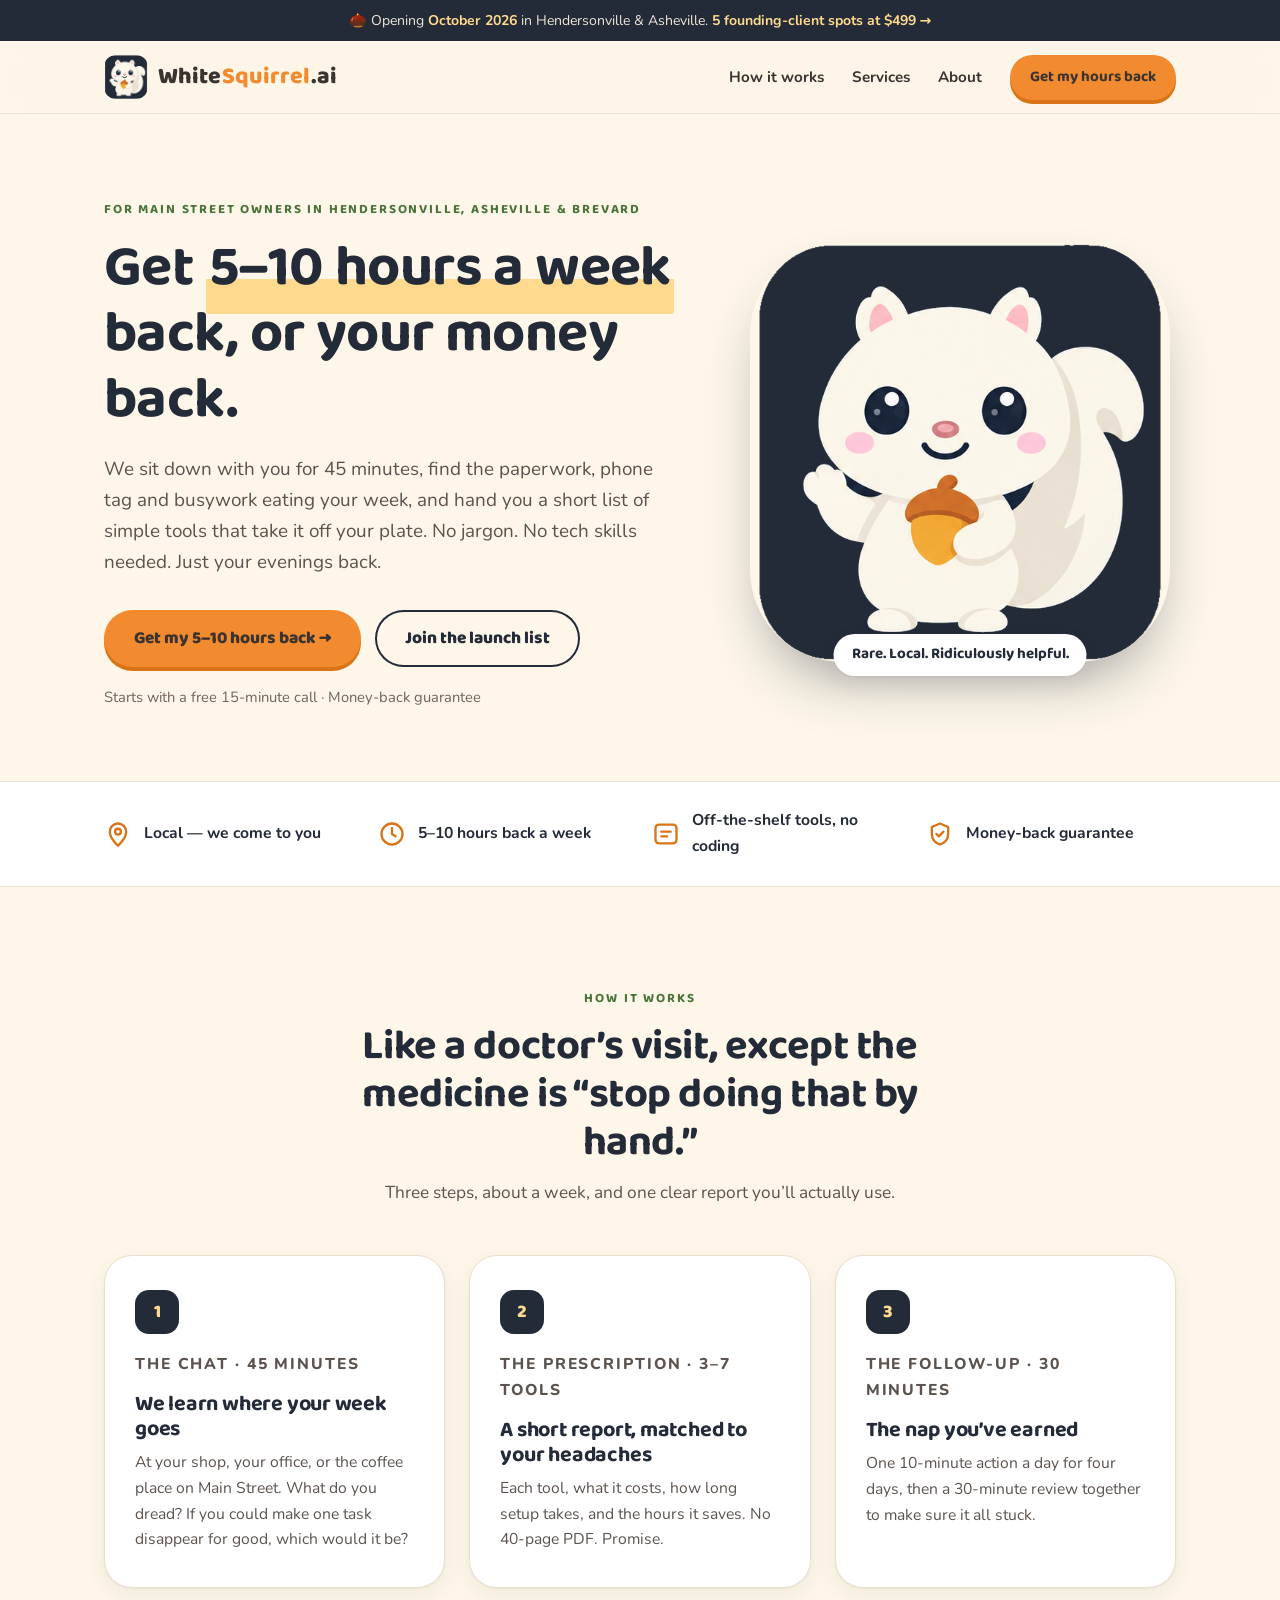
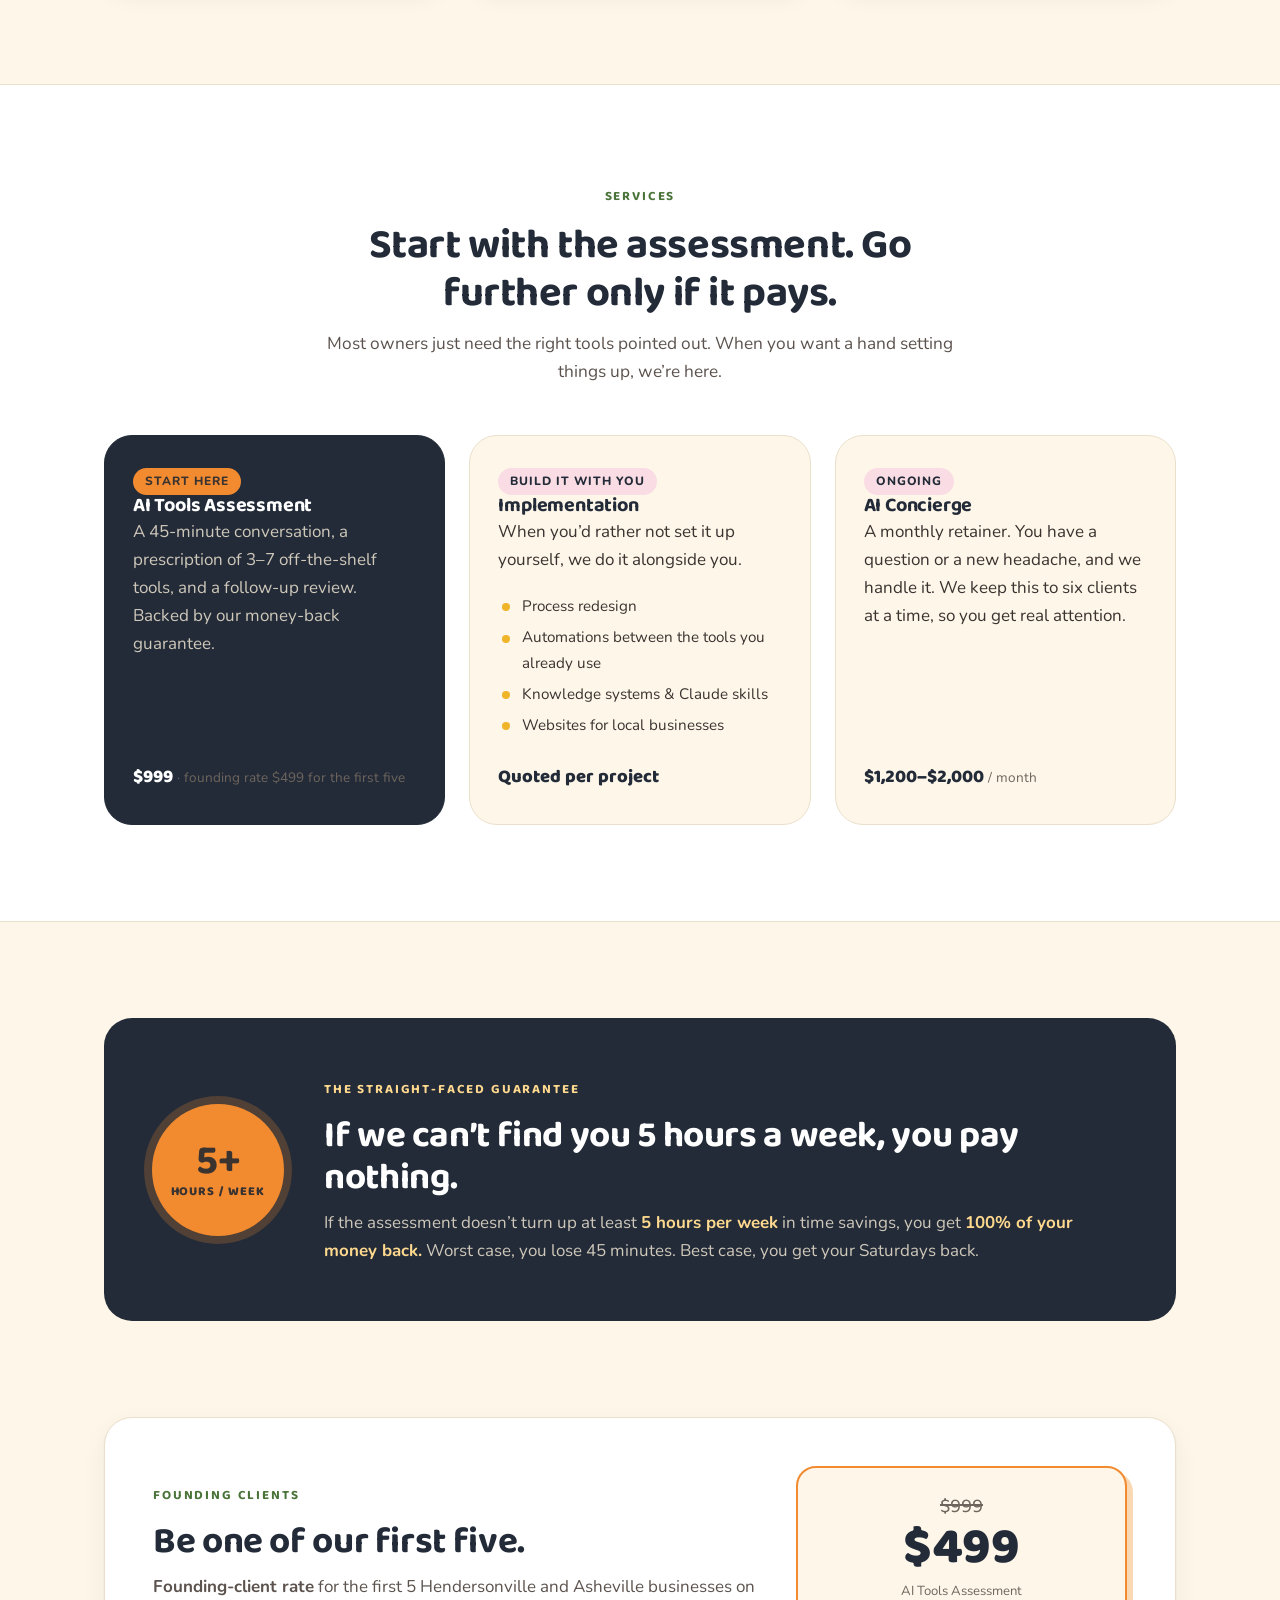
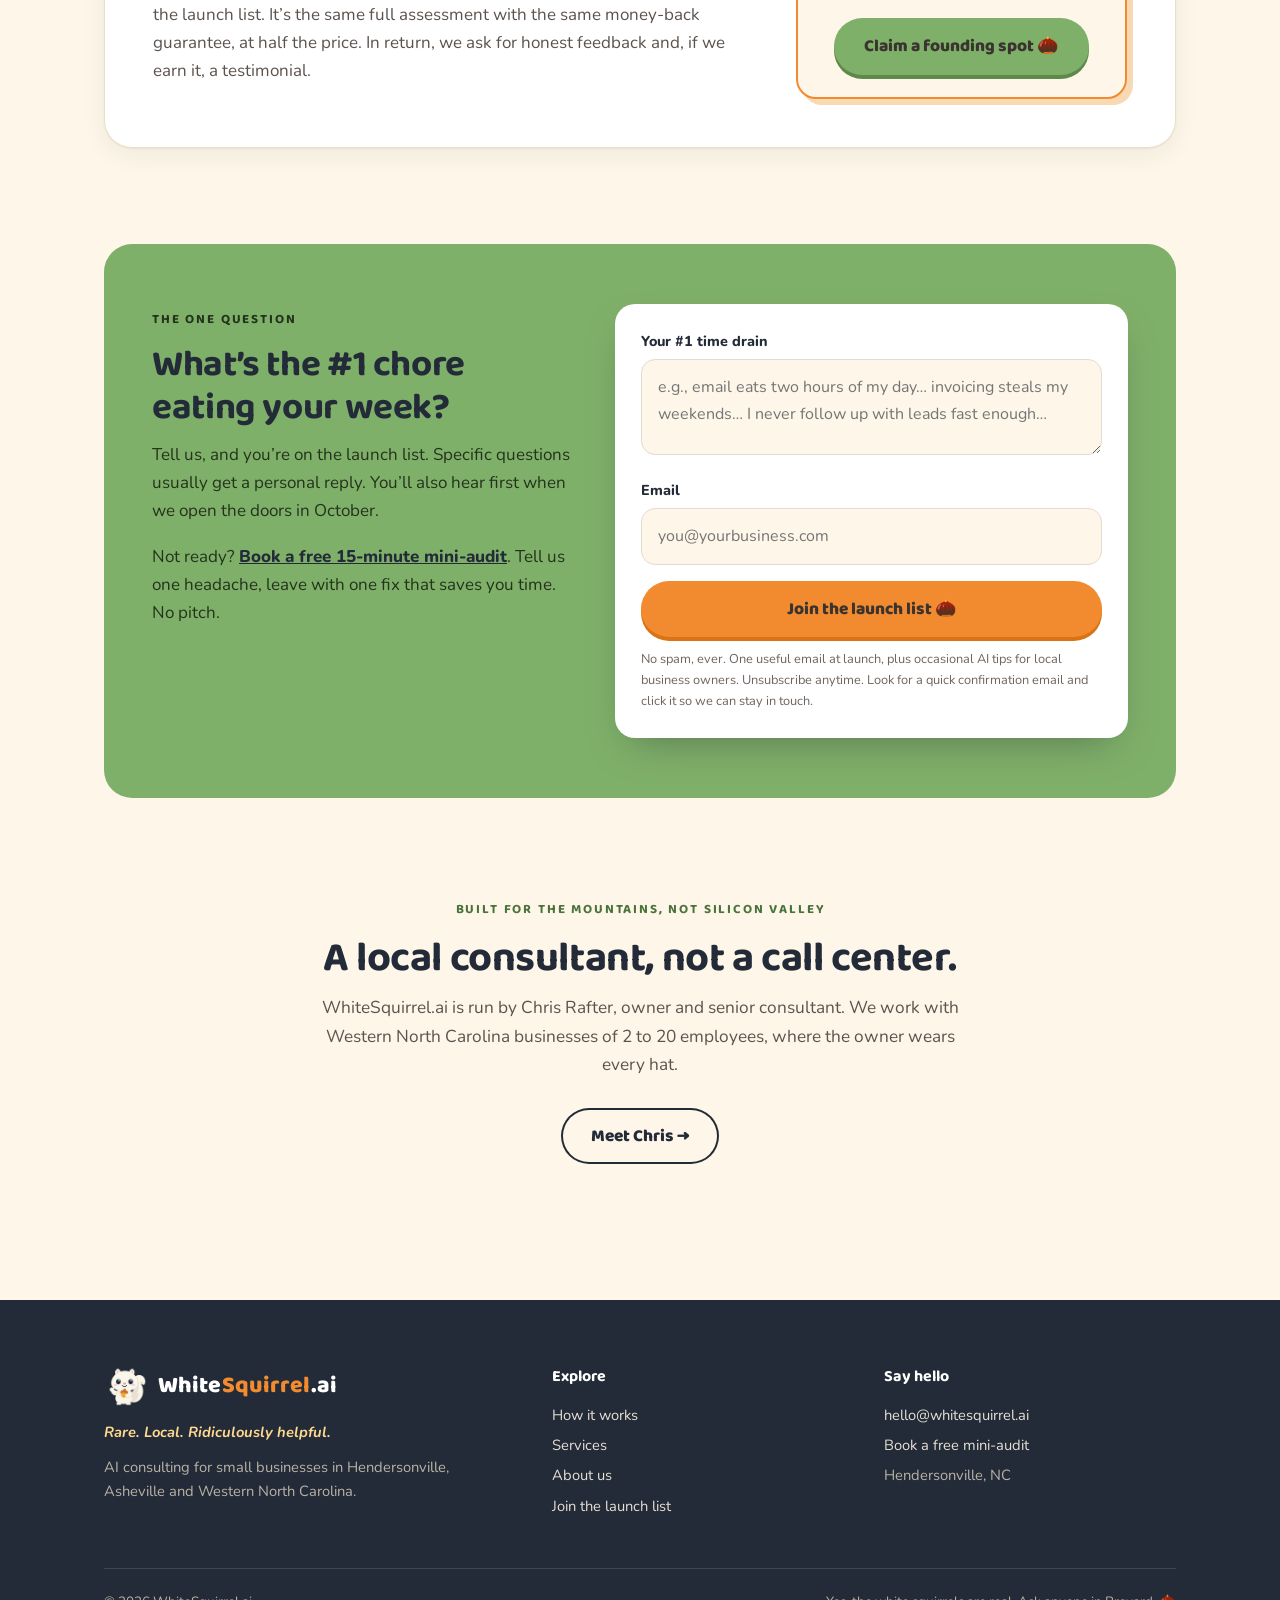
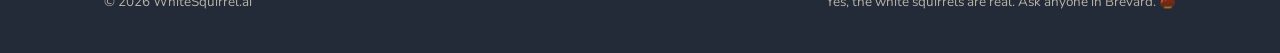
==== commit 243b84f4: "Outcome-first homepage copy; mobile hero layout (mascot below CTA)" ====
--- a/index.html
+++ b/index.html
@@ -31,7 +31,7 @@
       <li class="hide-sm"><a href="#how">How it works</a></li>
       <li class="hide-sm"><a href="#services">Services</a></li>
       <li class="hide-sm"><a href="about/">About</a></li>
-      <li><a class="btn" href="#signup">Get my time back</a></li>
+      <li><a class="btn" href="https://cal.com/chrisrafter/free-15-minute-ai-mini-audit">Get my hours back</a></li>
     </ul>
   </div>
 </nav>
@@ -39,14 +39,15 @@
 <header class="hero">
   <div class="container">
     <div>
-      <span class="eyebrow">AI consulting for Western North Carolina</span>
-      <h1>Your business is losing <span class="hl">5–10 hours a week</span> to stuff AI already fixes.</h1>
-      <p class="lead">We sit down with you for 45 minutes, find your biggest time drains, and prescribe the exact off-the-shelf tools that fix them. No jargon. No hype. No “digital transformation journey.” Just your evenings back.</p>
+      <span class="eyebrow">For Main Street owners in Hendersonville, Asheville &amp; Brevard</span>
+      <h1>Get <span class="hl">5–10 hours a week</span> back, or your money back.</h1>
+      <p class="lead">We sit down with you for 45 minutes, find the paperwork, phone tag and busywork eating your week, and hand you a short list of simple tools that take it off your plate. No jargon. No tech skills needed. Just your evenings back.</p>
+      <!-- LOCAL PROOF STUB (re-enable when a real testimonial exists): <p class="proof">"…" — Name, Business, Town</p> -->
       <div class="hero-ctas">
-        <a class="btn" href="#signup">Get my time back →</a>
-        <a class="btn ghost" href="https://cal.com/chrisrafter/free-15-minute-ai-mini-audit">Free 15-min mini-audit</a>
-      </div>
-      <p class="hero-note">Money-back guarantee · Hendersonville, Asheville &amp; Brevard</p>
+        <a class="btn" href="https://cal.com/chrisrafter/free-15-minute-ai-mini-audit">Get my 5–10 hours back →</a>
+        <a class="btn ghost" href="#signup">Join the launch list</a>
+      </div>
+      <p class="hero-note">Starts with a free 15-minute call · Money-back guarantee</p>
     </div>
     <div class="hero-art">
       <img src="assets/brand/bright-eyes-mark.png" alt="The WhiteSquirrel.ai mascot: a white squirrel waving hello and holding a golden acorn">
@@ -168,9 +169,9 @@
     <div class="ask">
       <div>
         <span class="eyebrow" style="color:#24331C">The one question</span>
-        <h2>What’s the #1 thing you want AI to fix in your business?</h2>
+        <h2>What’s the #1 chore eating your week?</h2>
         <p>Tell us, and you’re on the launch list. Specific questions usually get a personal reply. You’ll also hear first when we open the doors in October.</p>
-        <p style="margin-top:18px">Not ready? <a href="https://cal.com/chrisrafter/free-15-minute-ai-mini-audit" style="color:var(--navy);font-weight:800">Book a free 15-minute AI mini-audit</a>. No pitch, just one useful tool.</p>
+        <p style="margin-top:18px">Not ready? <a href="https://cal.com/chrisrafter/free-15-minute-ai-mini-audit" style="color:var(--navy);font-weight:800">Book a free 15-minute mini-audit</a>. Tell us one headache, leave with one fix that saves you time. No pitch.</p>
       </div>
       <div>
         <form id="leadForm" action="https://assets.mailerlite.com/jsonp/2588737/forms/196415399753942059/subscribe" method="POST">
--- a/assets/site.css
+++ b/assets/site.css
@@ -211,3 +211,8 @@
 .owners.solo .person{flex-direction:row}
 .owners.solo .portrait{flex:0 0 38%;aspect-ratio:auto;min-height:100%}
 @media(max-width:760px){.owners.solo .person{flex-direction:column}.owners.solo .portrait{aspect-ratio:4/3}}
+
+/* outcome-copy: local proof line */
+.proof{margin-top:14px;font-style:italic;font-weight:700;background:#FFF3C4;color:#24331C;padding:8px 12px;border-radius:10px;display:inline-block;font-size:.95rem}
+/* outcome-copy: phones — headline + CTA first, mascot below */
+@media(max-width:768px){.hero-art{grid-row:2}}
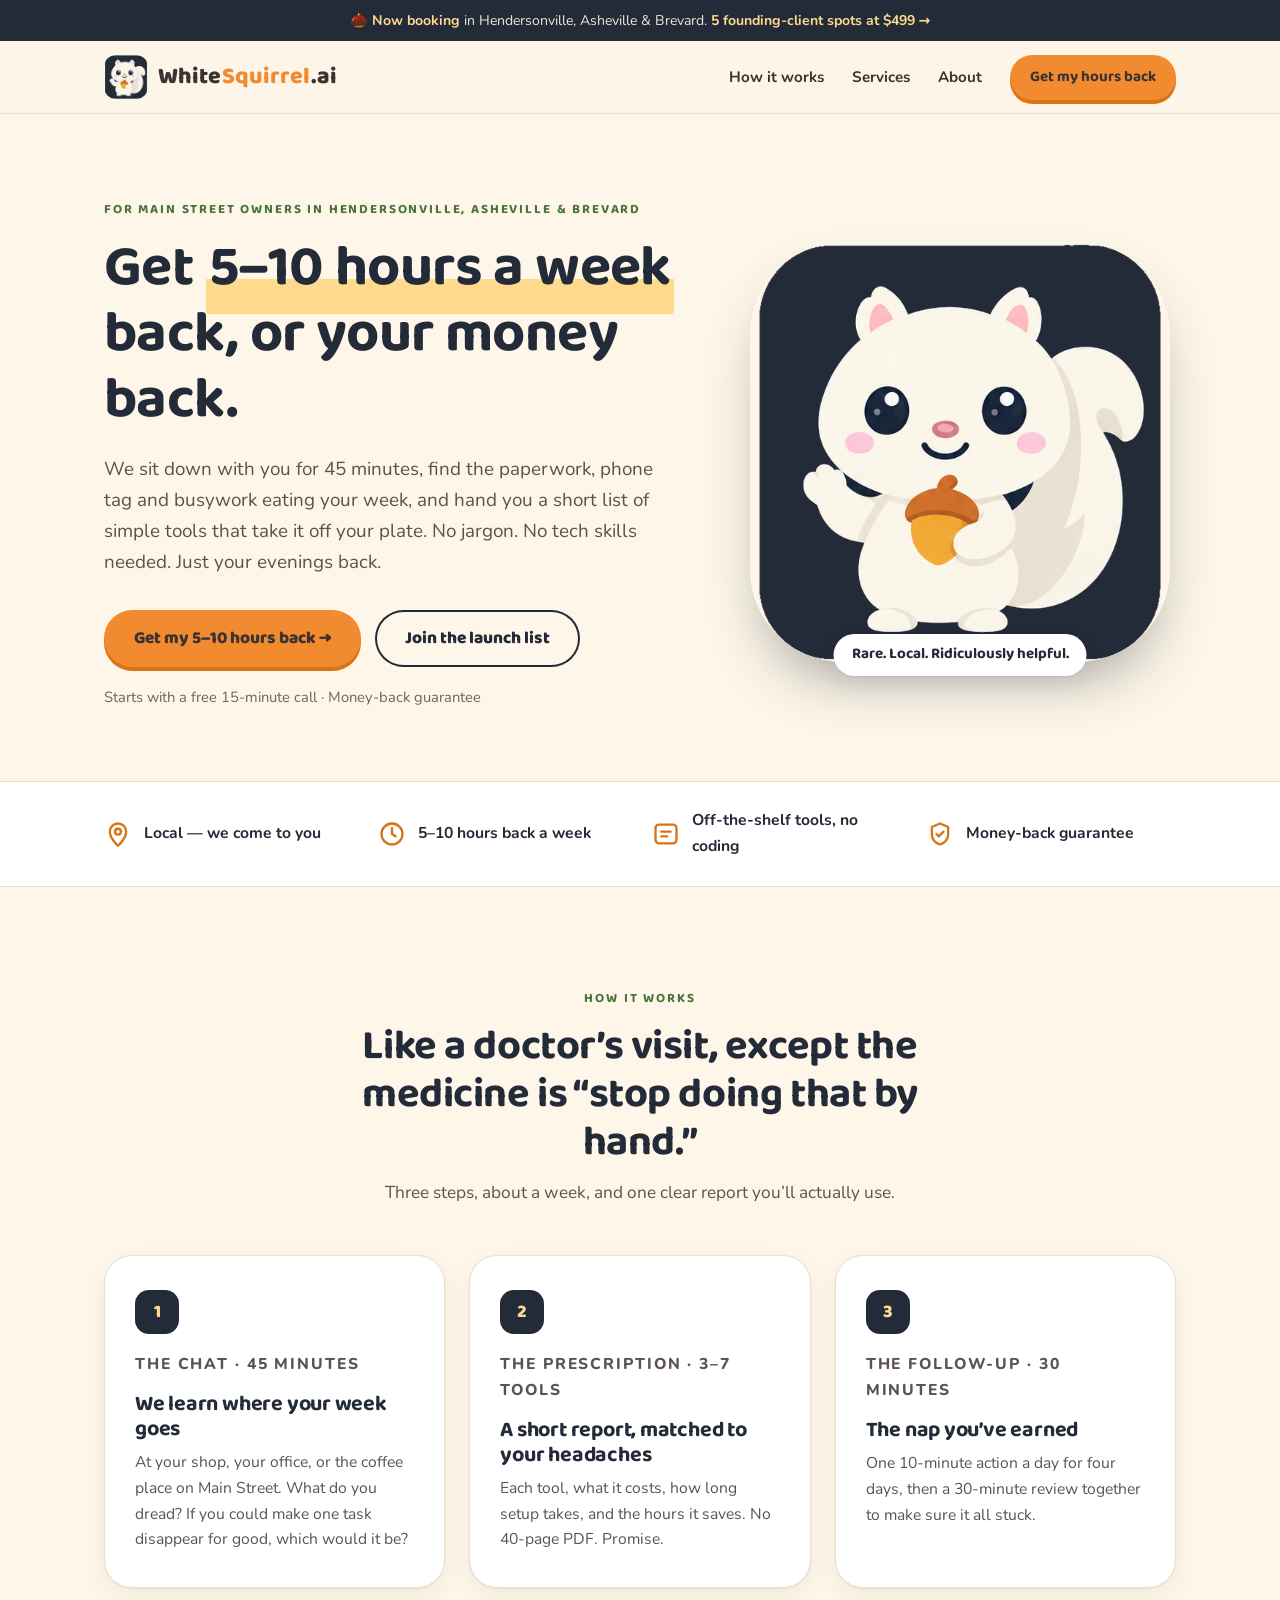
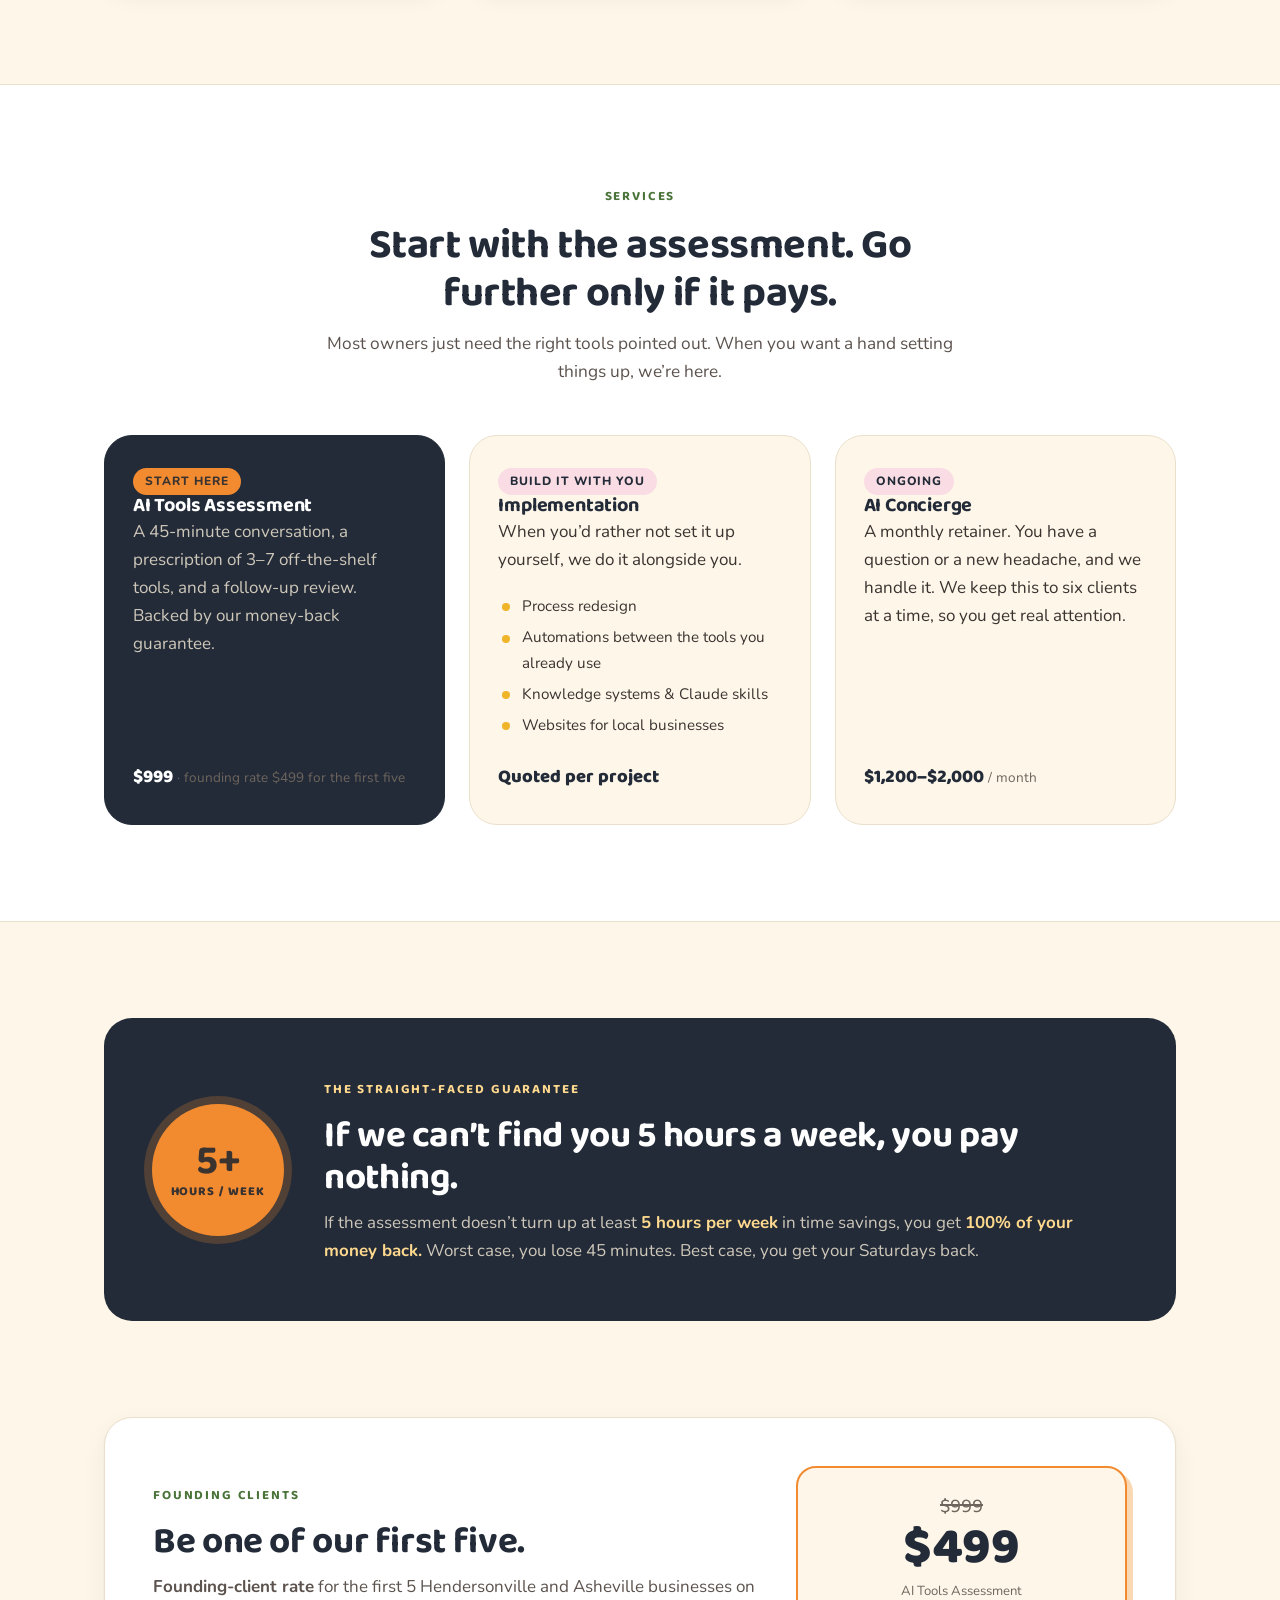
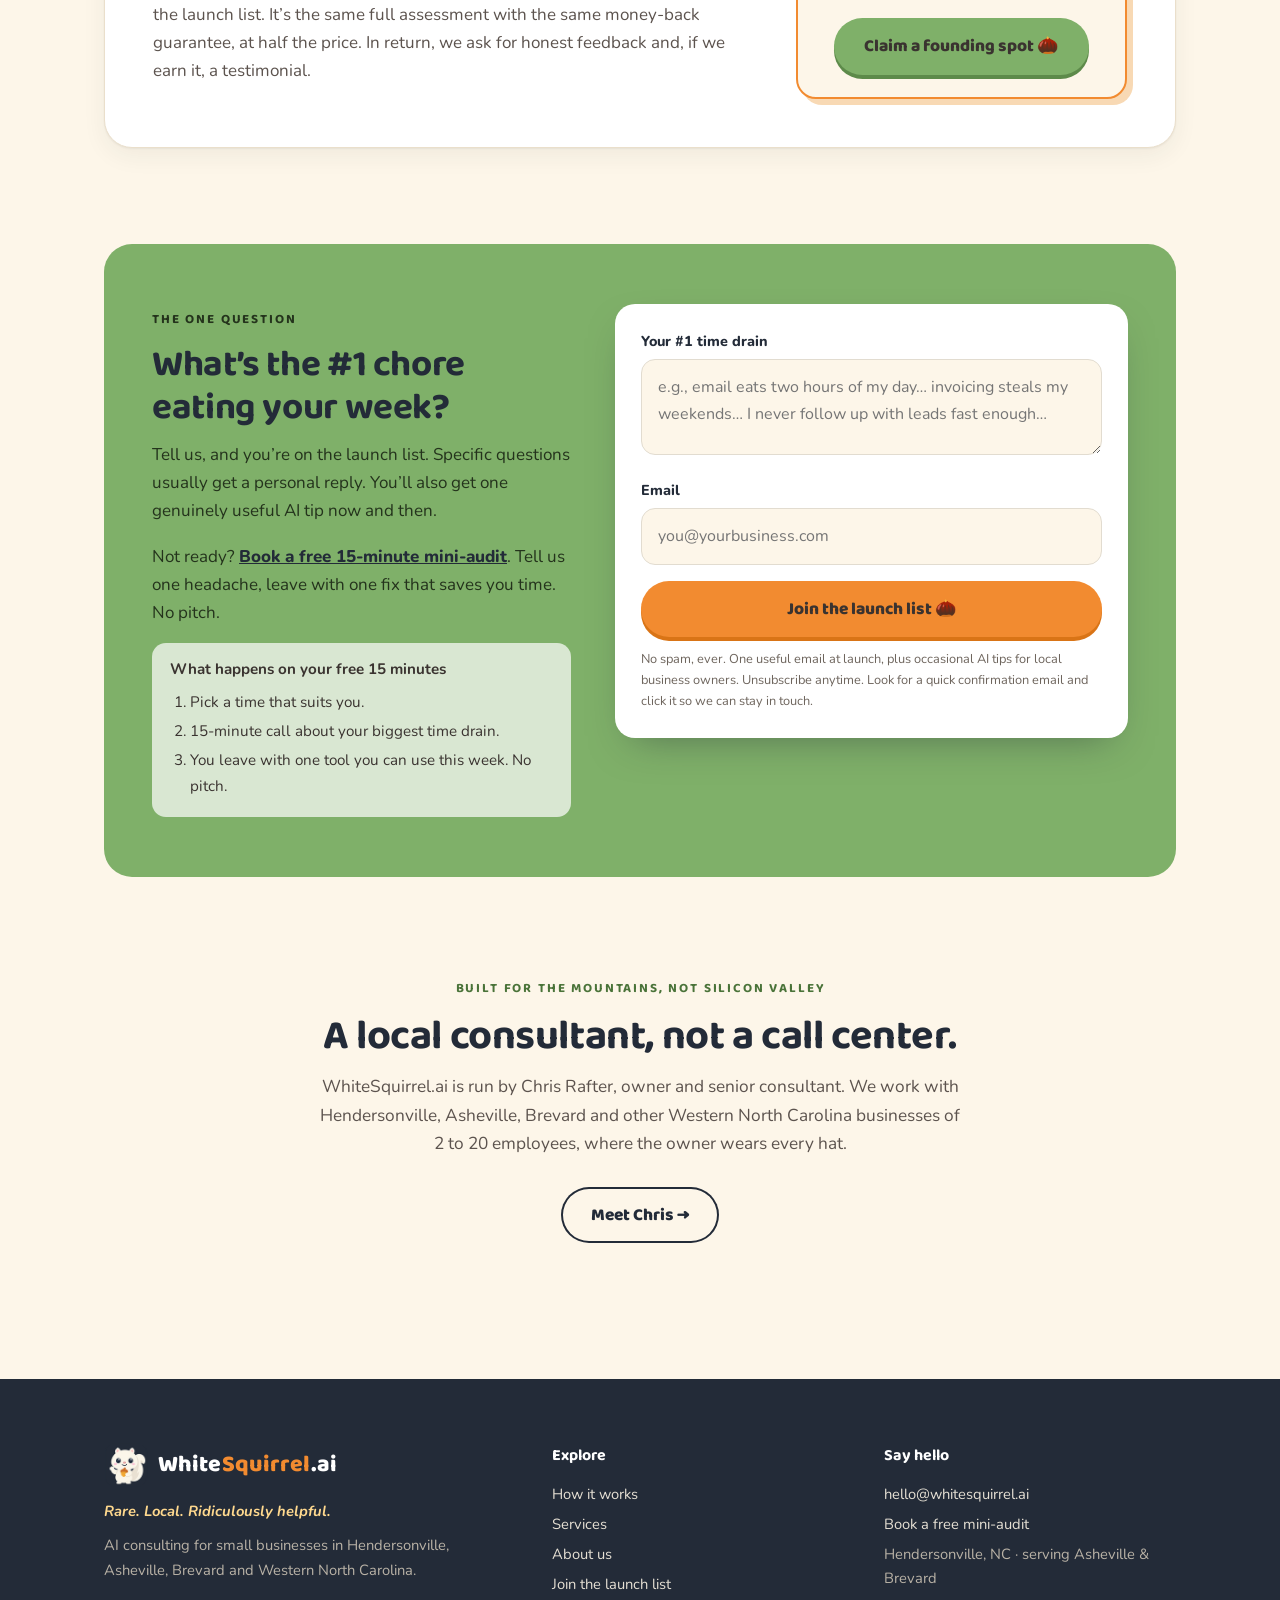
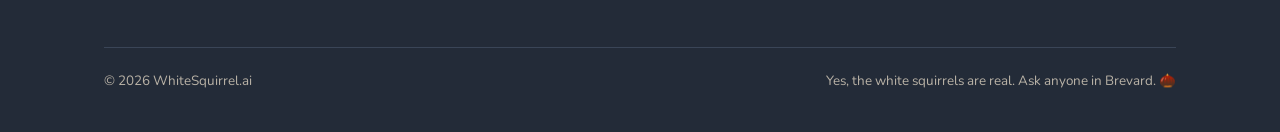
==== commit 8fc8a1f4: "Conversion batch 1: JSON-LD, sticky mobile booking bar, Now booking, 15-min box, /services/ redirect" ====
--- a/index.html
+++ b/index.html
@@ -3,11 +3,18 @@
 <head>
 <meta charset="UTF-8">
 <meta name="viewport" content="width=device-width, initial-scale=1.0">
-<title>WhiteSquirrel.ai — AI Consulting for Hendersonville & Asheville Small Businesses</title>
-<meta name="description" content="AI consulting for Hendersonville, Asheville and Western North Carolina small businesses. A 45-minute conversation, a prescription of 3–7 off-the-shelf tools, and 5–10 hours a week back — or your money back.">
+<title>WhiteSquirrel.ai — AI Help for Hendersonville, Asheville &amp; Brevard Small Businesses</title>
+<meta name="description" content="AI consulting for Hendersonville, Asheville, Brevard and Western North Carolina small businesses. A 45-minute conversation, a prescription of 3–7 off-the-shelf tools, and 5–10 hours a week back — or your money back.">
 <meta property="og:title" content="WhiteSquirrel.ai — Rare. Local. Ridiculously helpful.">
 <meta property="og:description" content="AI consulting for Western North Carolina small businesses. Get 5–10 hours a week back, or your money back.">
 <meta property="og:image" content="https://whitesquirrel.ai/assets/brand/bright-eyes-mark.png">
+<meta property="og:url" content="https://whitesquirrel.ai/">
+<meta property="og:type" content="website">
+<meta name="twitter:card" content="summary_large_image">
+<meta name="twitter:title" content="WhiteSquirrel.ai — Rare. Local. Ridiculously helpful.">
+<meta name="twitter:description" content="AI help for Hendersonville, Asheville &amp; Brevard small businesses. Get 5–10 hours a week back, or your money back.">
+<meta name="twitter:image" content="https://whitesquirrel.ai/assets/brand/bright-eyes-mark.png">
+<link rel="canonical" href="https://whitesquirrel.ai/">
 <meta name="theme-color" content="#232B38">
 <link rel="icon" href="assets/brand/favicon.ico" sizes="any">
 <link rel="icon" type="image/png" href="assets/brand/bright-eyes-mark-96.png">
@@ -16,10 +23,67 @@
 <link rel="preconnect" href="https://fonts.gstatic.com" crossorigin>
 <link href="https://fonts.googleapis.com/css2?family=Baloo+2:wght@500;700;800&family=Nunito:ital,wght@0,400;0,700;0,800;1,400&display=swap" rel="stylesheet">
 <link rel="stylesheet" href="assets/site.css">
+<script type="application/ld+json">
+{
+  "@context": "https://schema.org",
+  "@type": "ProfessionalService",
+  "name": "WhiteSquirrel.ai",
+  "url": "https://whitesquirrel.ai/",
+  "logo": "https://whitesquirrel.ai/assets/brand/bright-eyes-mark.png",
+  "image": "https://whitesquirrel.ai/assets/brand/bright-eyes-mark.png",
+  "description": "AI tools consulting for small businesses in Hendersonville, Asheville and Brevard, NC. Get 5–10 hours a week back, or your money back.",
+  "email": "hello@whitesquirrel.ai",
+  "areaServed": [
+    {
+      "@type": "City",
+      "name": "Hendersonville",
+      "containedInPlace": {
+        "@type": "State",
+        "name": "North Carolina"
+      }
+    },
+    {
+      "@type": "City",
+      "name": "Asheville",
+      "containedInPlace": {
+        "@type": "State",
+        "name": "North Carolina"
+      }
+    },
+    {
+      "@type": "City",
+      "name": "Brevard",
+      "containedInPlace": {
+        "@type": "State",
+        "name": "North Carolina"
+      }
+    }
+  ],
+  "founder": {
+    "@type": "Person",
+    "name": "Chris Rafter"
+  },
+  "makesOffer": [
+    {
+      "@type": "Offer",
+      "name": "Free 15-minute AI mini-audit",
+      "price": "0",
+      "priceCurrency": "USD",
+      "url": "https://cal.com/chrisrafter/free-15-minute-ai-mini-audit"
+    },
+    {
+      "@type": "Offer",
+      "name": "AI Tools Assessment",
+      "price": "999",
+      "priceCurrency": "USD"
+    }
+  ]
+}
+</script>
 </head>
 <body>
 
-<div class="announce">🌰 Opening <strong>October 2026</strong> in Hendersonville &amp; Asheville. <a href="#founding">5 founding-client spots at $499 →</a></div>
+<div class="announce">🌰 <strong>Now booking</strong> in Hendersonville, Asheville &amp; Brevard. <a href="#founding">5 founding-client spots at $499 →</a></div>
 
 <nav class="nav" aria-label="Main">
   <div class="container">
@@ -170,8 +234,12 @@
       <div>
         <span class="eyebrow" style="color:#24331C">The one question</span>
         <h2>What’s the #1 chore eating your week?</h2>
-        <p>Tell us, and you’re on the launch list. Specific questions usually get a personal reply. You’ll also hear first when we open the doors in October.</p>
+        <p>Tell us, and you’re on the launch list. Specific questions usually get a personal reply. You’ll also get one genuinely useful AI tip now and then.</p>
         <p style="margin-top:18px">Not ready? <a href="https://cal.com/chrisrafter/free-15-minute-ai-mini-audit" style="color:var(--navy);font-weight:800">Book a free 15-minute mini-audit</a>. Tell us one headache, leave with one fix that saves you time. No pitch.</p>
+        <div class="next-steps" aria-label="What happens on your free 15 minutes">
+          <strong>What happens on your free 15 minutes</strong>
+          <ol><li>Pick a time that suits you.</li><li>15-minute call about your biggest time drain.</li><li>You leave with one tool you can use this week. No pitch.</li></ol>
+        </div>
       </div>
       <div>
         <form id="leadForm" action="https://assets.mailerlite.com/jsonp/2588737/forms/196415399753942059/subscribe" method="POST">
@@ -195,7 +263,7 @@
     <div class="section-head" style="margin-bottom:28px">
       <span class="eyebrow">Built for the mountains, not Silicon Valley</span>
       <h2>A local consultant, not a call center.</h2>
-      <p>WhiteSquirrel.ai is run by Chris Rafter, owner and senior consultant. We work with Western North Carolina businesses of 2 to 20 employees, where the owner wears every hat.</p>
+      <p>WhiteSquirrel.ai is run by Chris Rafter, owner and senior consultant. We work with Hendersonville, Asheville, Brevard and other Western North Carolina businesses of 2 to 20 employees, where the owner wears every hat.</p>
     </div>
     <p class="center"><a class="btn ghost" href="about/">Meet Chris →</a></p>
   </div>
@@ -207,7 +275,7 @@
       <div>
         <a class="brand" href="./" style="margin-bottom:12px"><img src="assets/brand/bright-eyes-mark-96.png" alt=""><span class="brand-name">White<span class="sq">Squirrel</span>.ai</span></a>
         <p class="tagline">Rare. Local. Ridiculously helpful.</p>
-        <p style="margin-top:10px">AI consulting for small businesses in Hendersonville, Asheville and Western North Carolina.</p>
+        <p style="margin-top:10px">AI consulting for small businesses in Hendersonville, Asheville, Brevard and Western North Carolina.</p>
       </div>
       <div>
         <h4>Explore</h4>
@@ -223,7 +291,7 @@
         <ul>
           <li><a href="mailto:hello@whitesquirrel.ai">hello@whitesquirrel.ai</a></li>
           <li><a href="https://cal.com/chrisrafter/free-15-minute-ai-mini-audit">Book a free mini-audit</a></li>
-          <li>Hendersonville, NC</li>
+          <li>Hendersonville, NC · serving Asheville &amp; Brevard</li>
         </ul>
       </div>
     </div>
@@ -256,5 +324,6 @@
     });
 });
 </script>
+<a class="sticky-book" href="https://cal.com/chrisrafter/free-15-minute-ai-mini-audit">Book my free 15-min mini-audit →</a>
 </body>
 </html>
--- a/assets/site.css
+++ b/assets/site.css
@@ -216,3 +216,8 @@
 .proof{margin-top:14px;font-style:italic;font-weight:700;background:#FFF3C4;color:#24331C;padding:8px 12px;border-radius:10px;display:inline-block;font-size:.95rem}
 /* outcome-copy: phones — headline + CTA first, mascot below */
 @media(max-width:768px){.hero-art{grid-row:2}}
+/* conversion-batch-1 */
+.next-steps{margin-top:16px;background:rgba(255,255,255,.7);border-radius:14px;padding:14px 18px;font-size:.95rem}
+.next-steps ol{margin:8px 0 0 20px;padding:0}.next-steps li{margin:4px 0}
+.sticky-book{display:none}
+@media(max-width:768px){.sticky-book{display:block;position:fixed;left:12px;right:12px;bottom:12px;z-index:50;text-align:center;background:#F28C28;color:#232B38;font-family:'Baloo 2',sans-serif;font-weight:800;font-size:1.05rem;padding:14px 16px;border-radius:999px;box-shadow:0 10px 24px -8px rgba(35,43,56,.5);text-decoration:none;padding-bottom:calc(14px + env(safe-area-inset-bottom))}body{padding-bottom:84px}}
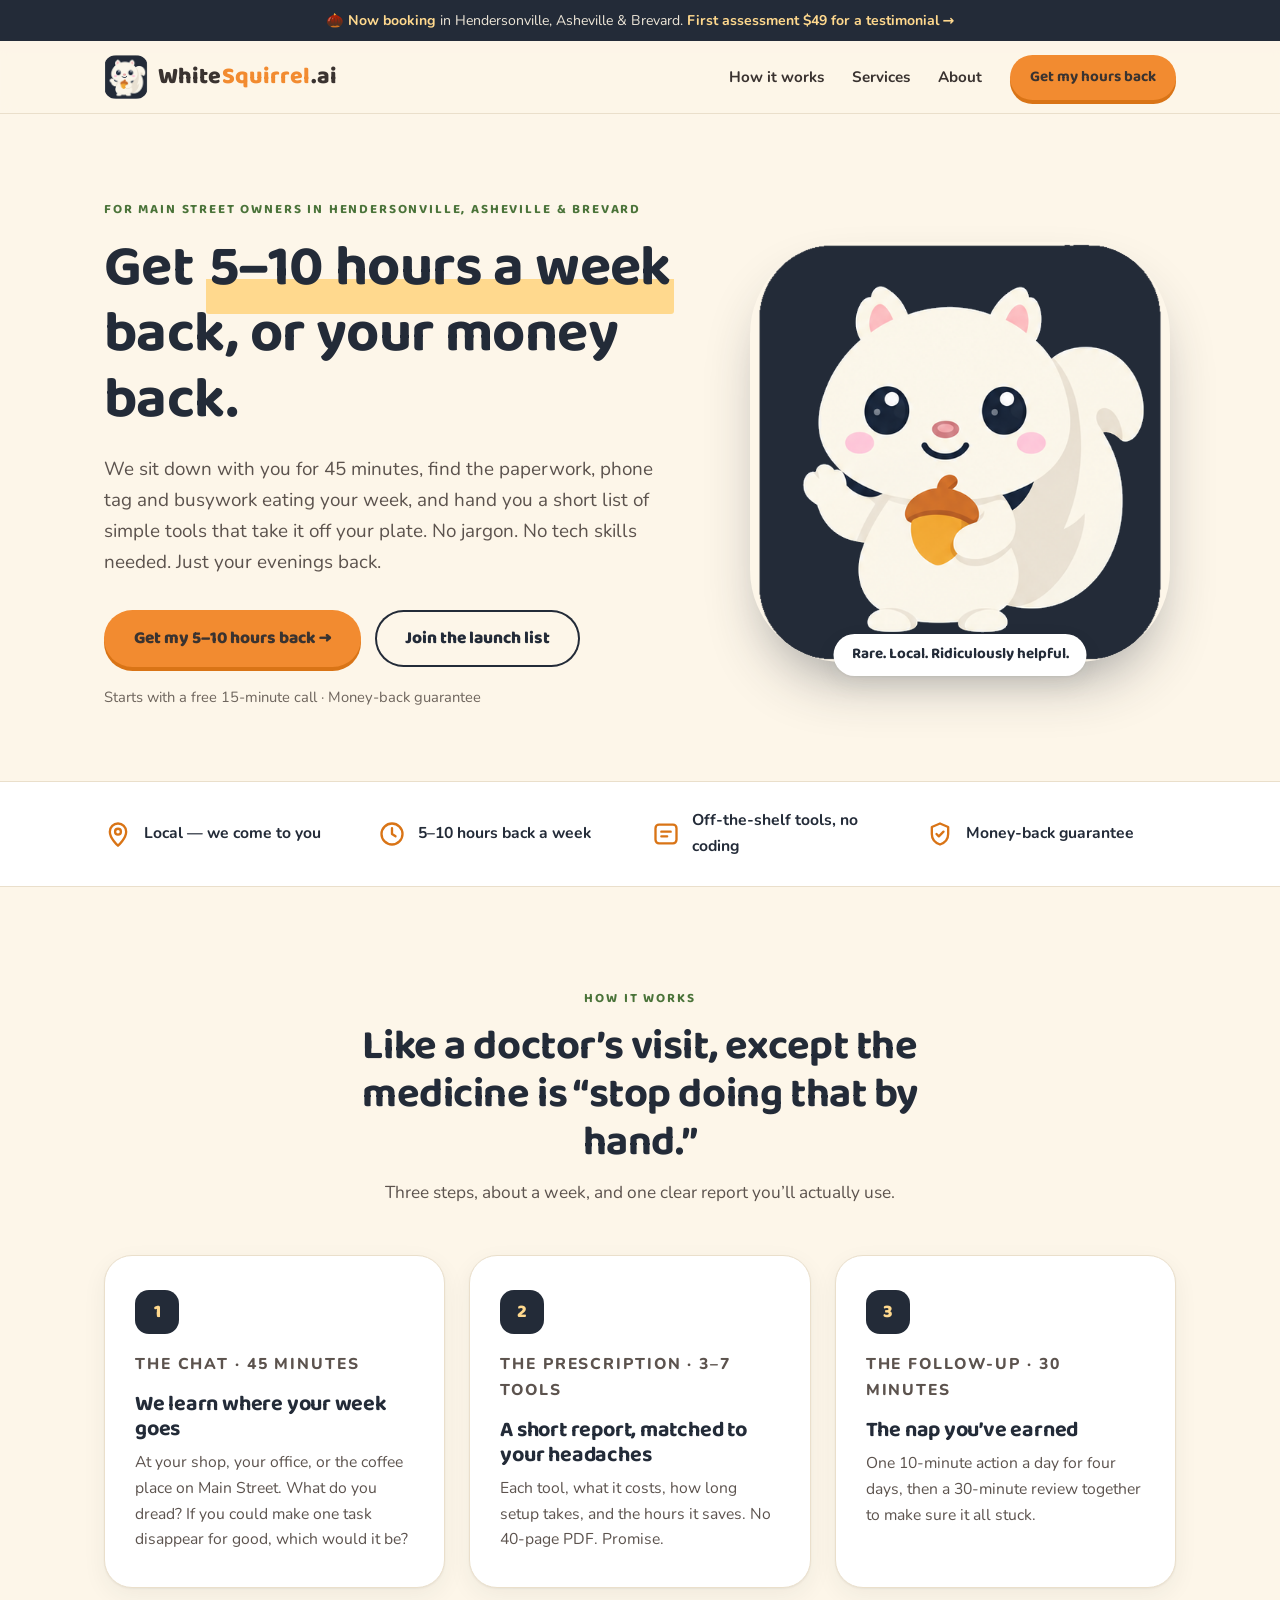
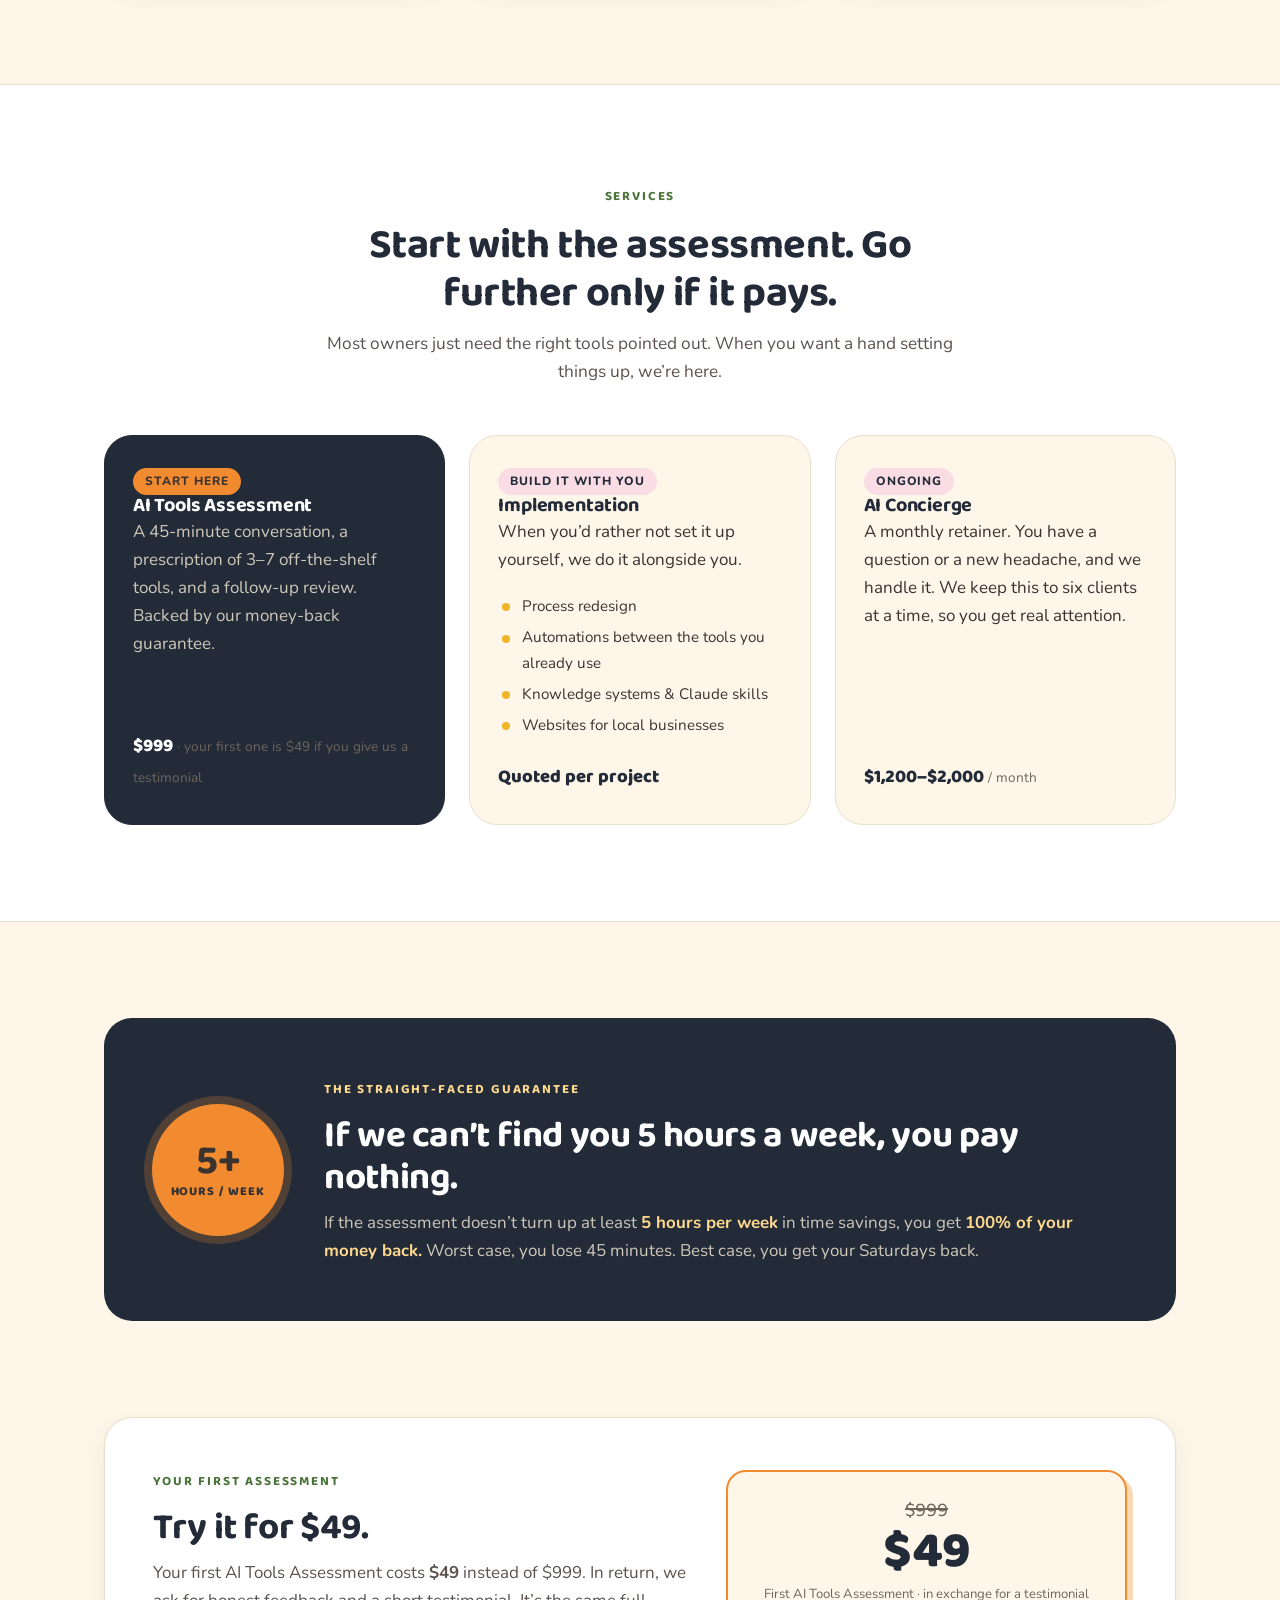
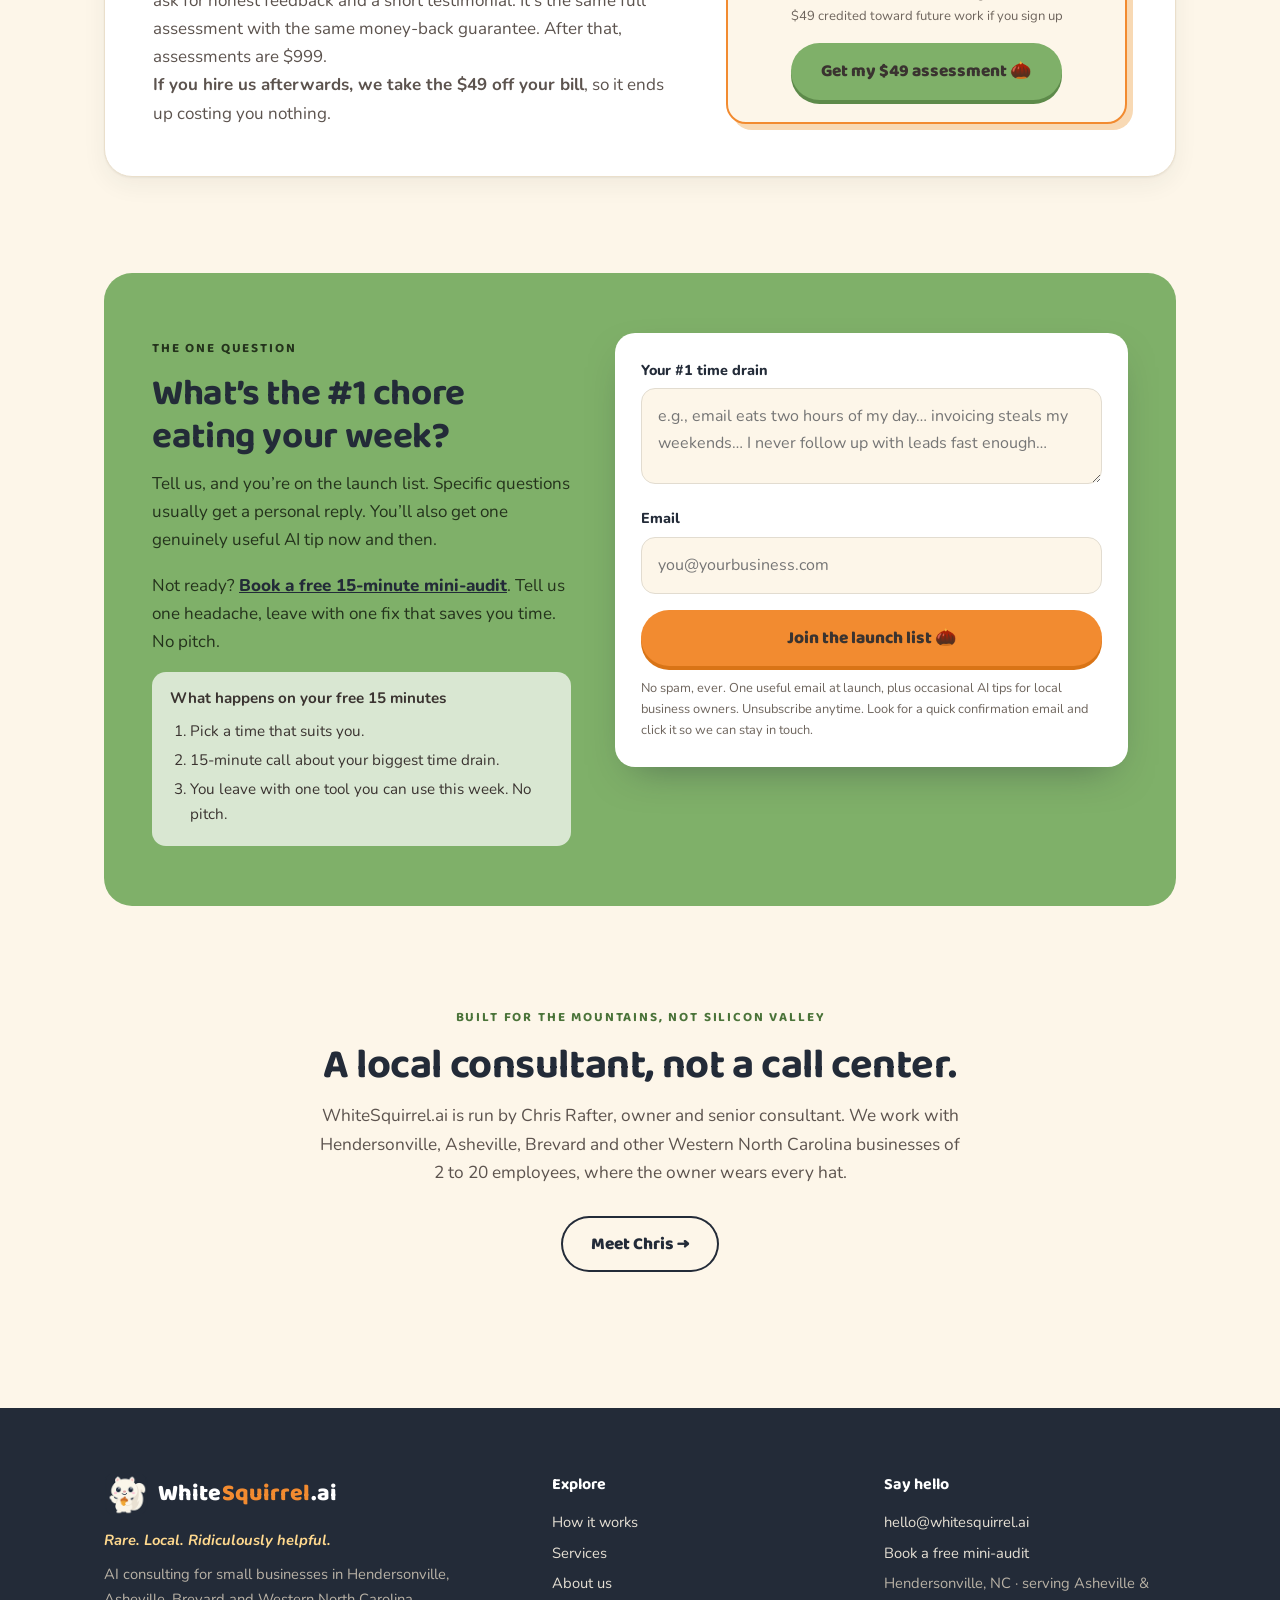
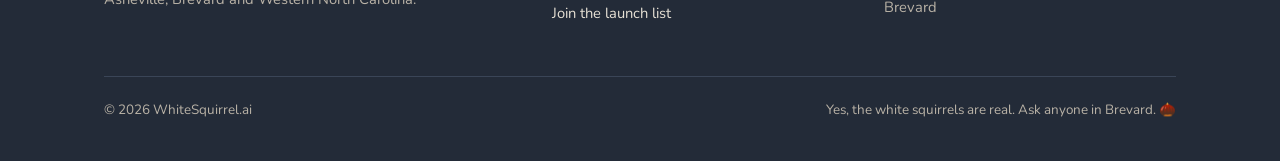
==== commit e6612441: "Pricing: first assessment $49 for a testimonial (credited toward future work), then $999; remove $49" ====
--- a/index.html
+++ b/index.html
@@ -73,9 +73,17 @@
     },
     {
       "@type": "Offer",
+      "name": "First AI Tools Assessment (testimonial rate)",
+      "price": "49",
+      "priceCurrency": "USD",
+      "description": "Your first AI Tools Assessment for $49 in exchange for honest feedback and a testimonial. The $49 is credited toward future work if you sign up. Standard price after that is $999."
+    },
+    {
+      "@type": "Offer",
       "name": "AI Tools Assessment",
       "price": "999",
-      "priceCurrency": "USD"
+      "priceCurrency": "USD",
+      "description": "Standard AI Tools Assessment price after the first $49 assessment."
     }
   ]
 }
@@ -83,7 +91,7 @@
 </head>
 <body>
 
-<div class="announce">🌰 <strong>Now booking</strong> in Hendersonville, Asheville &amp; Brevard. <a href="#founding">5 founding-client spots at $499 →</a></div>
+<div class="announce">🌰 <strong>Now booking</strong> in Hendersonville, Asheville &amp; Brevard. <a href="#founding">First assessment $49 for a testimonial →</a></div>
 
 <nav class="nav" aria-label="Main">
   <div class="container">
@@ -173,7 +181,7 @@
         <span class="pill">Start here</span>
         <h3>AI Tools Assessment</h3>
         <p>A 45-minute conversation, a prescription of 3–7 off-the-shelf tools, and a follow-up review. Backed by our money-back guarantee.</p>
-        <p class="price">$999 <small>· founding rate $499 for the first five</small></p>
+        <p class="price">$999 <small>· your first one is $49 if you give us a testimonial</small></p>
       </article>
       <article class="service">
         <span class="pill">Build it with you</span>
@@ -214,15 +222,16 @@
   <div class="container">
     <div class="offer">
       <div>
-        <span class="eyebrow">Founding clients</span>
-        <h2>Be one of our first five.</h2>
-        <p><strong>Founding-client rate</strong> for the first 5 Hendersonville and Asheville businesses on the launch list. It’s the same full assessment with the same money-back guarantee, at half the price. In return, we ask for honest feedback and, if we earn it, a testimonial.</p>
+        <span class="eyebrow">Your first assessment</span>
+        <h2>Try it for $49.</h2>
+        <p>Your first AI Tools Assessment costs <strong>$49</strong> instead of $999. In return, we ask for honest feedback and a short testimonial. It’s the same full assessment with the same money-back guarantee. After that, assessments are $999.</p>
+        <p><strong>If you hire us afterwards, we take the $49 off your bill</strong>, so it ends up costing you nothing.</p>
       </div>
       <div class="pricebox">
         <div class="strike">$999</div>
-        <div class="price">$499</div>
-        <small>AI Tools Assessment</small>
-        <a class="btn green" href="#signup">Claim a founding spot 🌰</a>
+        <div class="price">$49</div>
+        <small>First AI Tools Assessment · in exchange for a testimonial<br>$49 credited toward future work if you sign up</small>
+        <a class="btn green" href="#signup">Get my $49 assessment 🌰</a>
       </div>
     </div>
   </div>
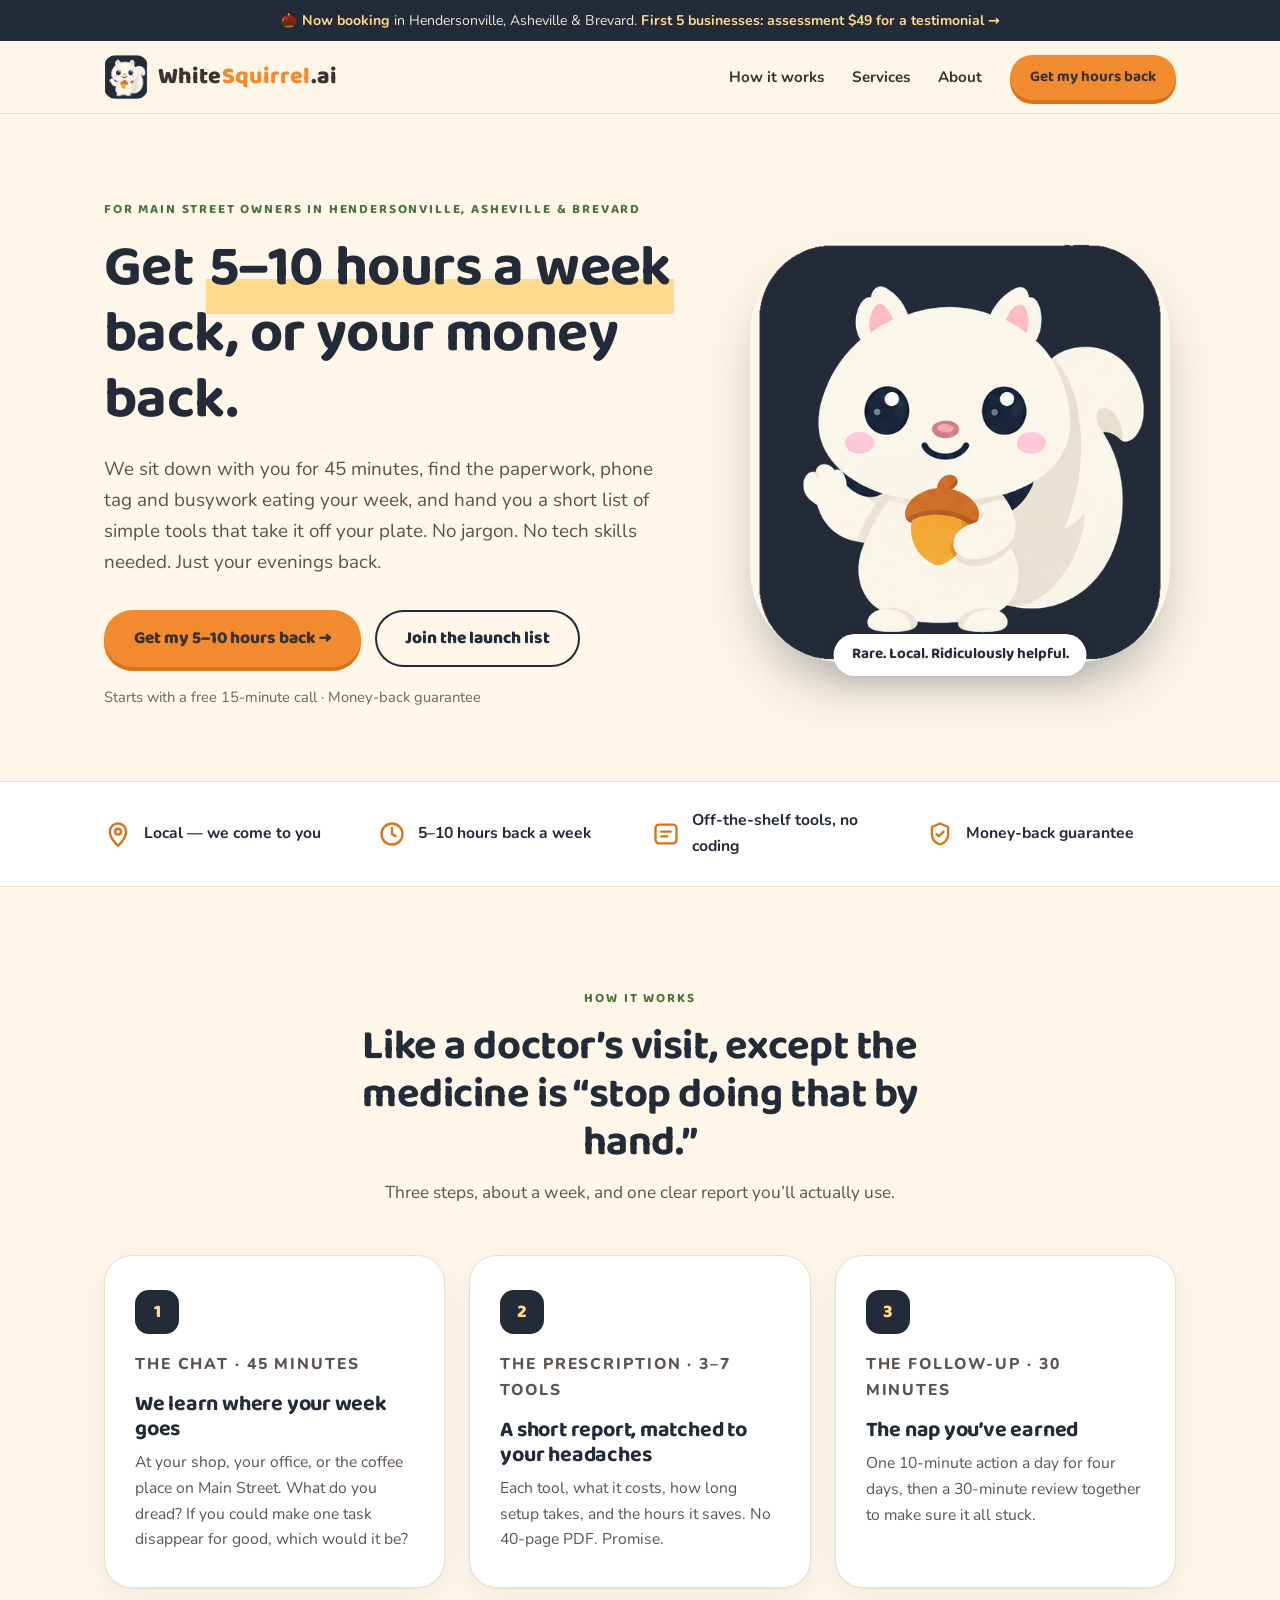
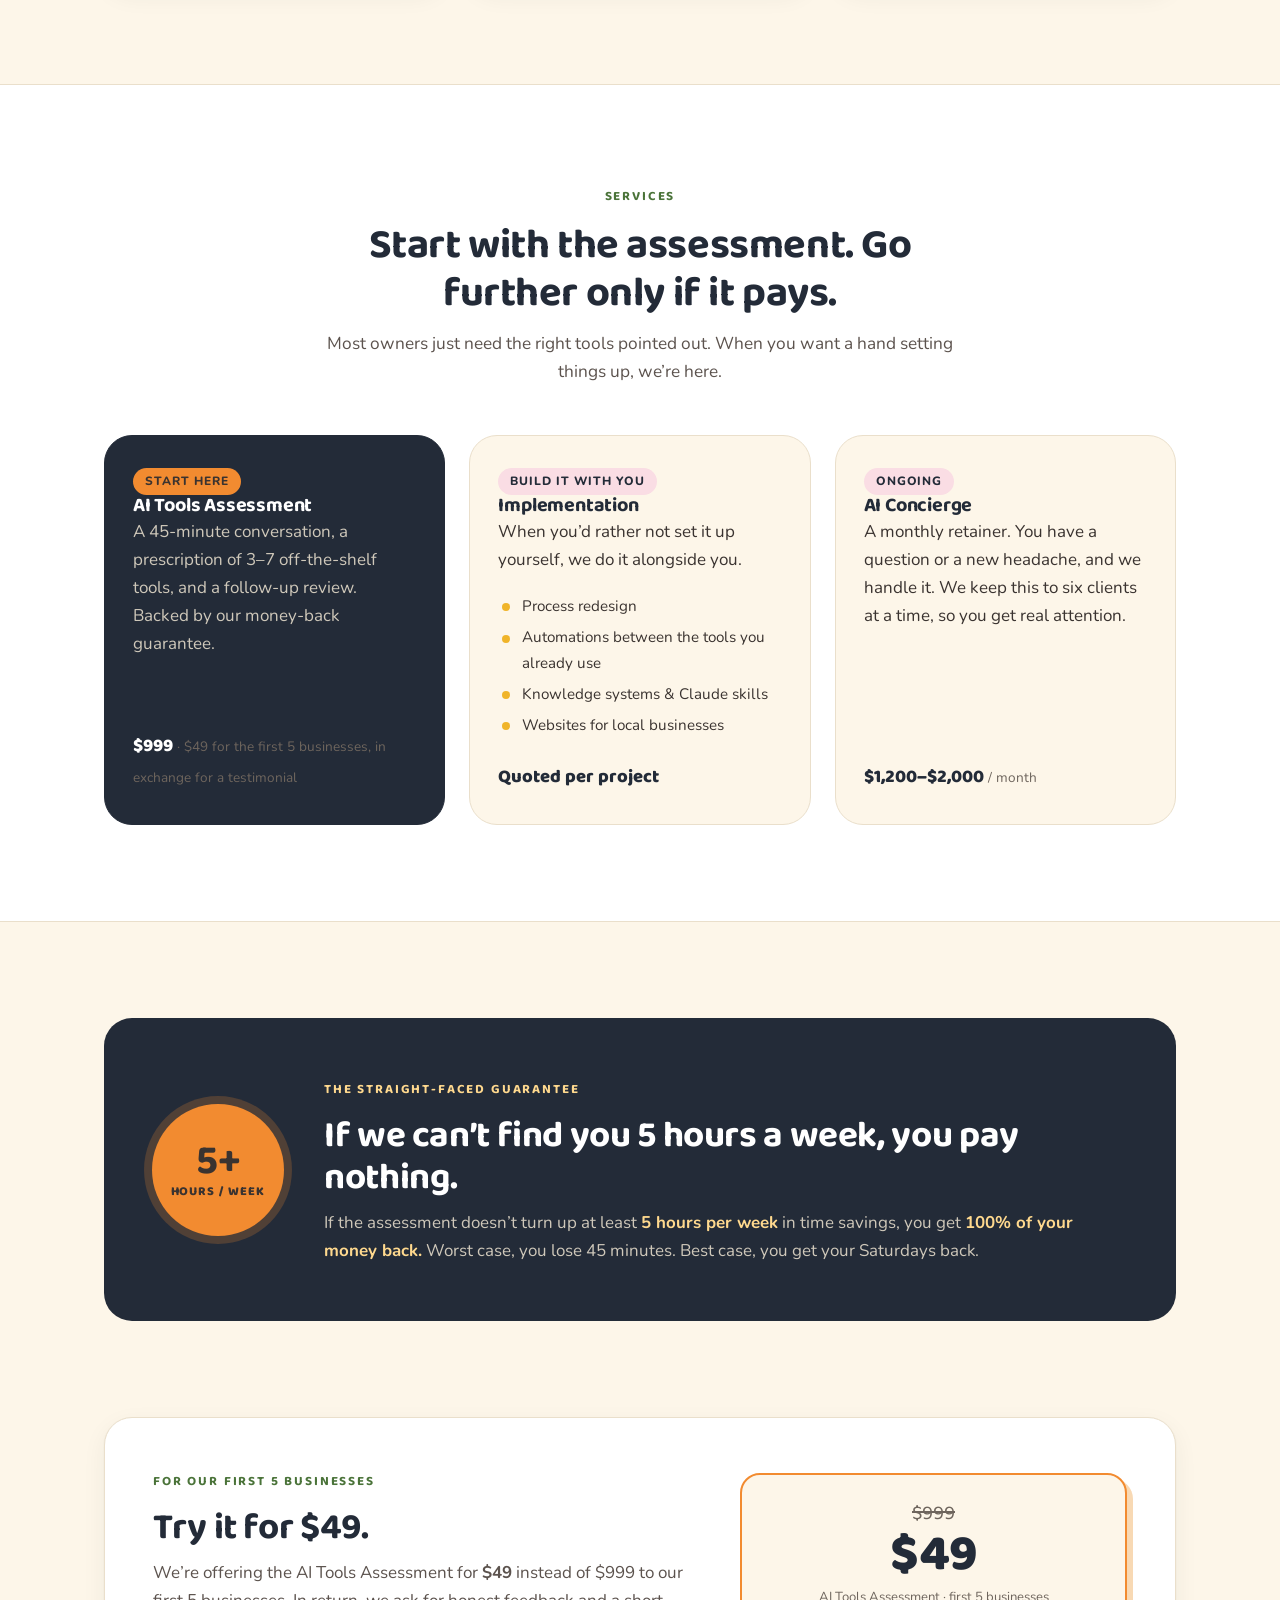
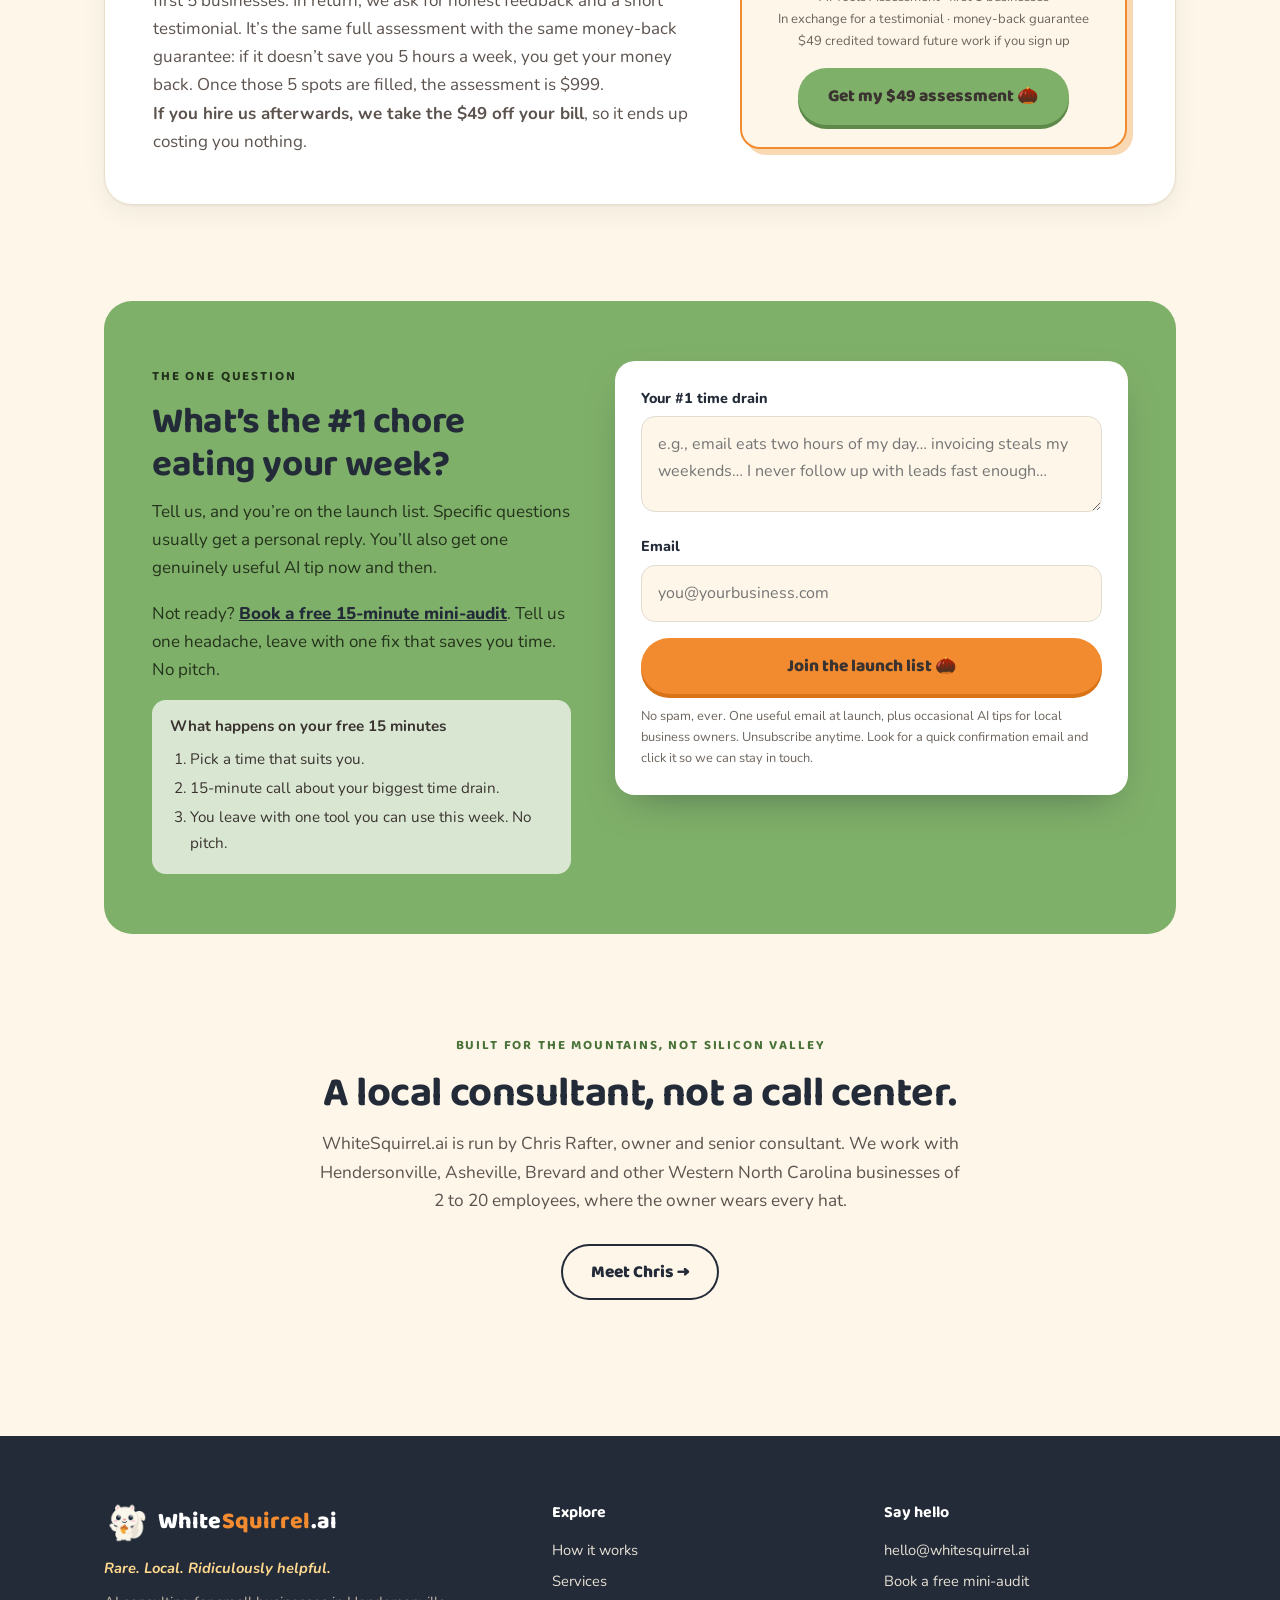
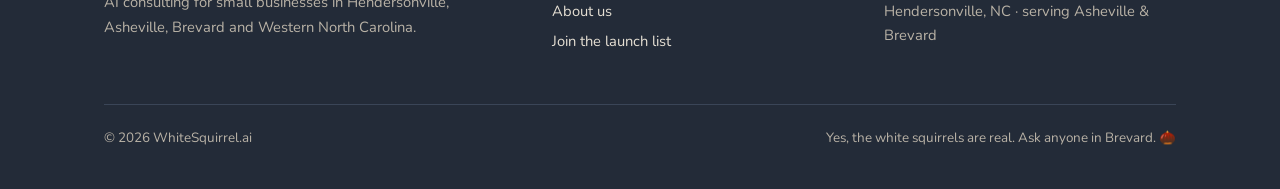
==== commit d1ec58aa: "Pricing: $49 limited to first 5 businesses, money-back guarantee, credited toward future work" ====
--- a/index.html
+++ b/index.html
@@ -73,17 +73,21 @@
     },
     {
       "@type": "Offer",
-      "name": "First AI Tools Assessment (testimonial rate)",
+      "name": "AI Tools Assessment: first 5 businesses (testimonial rate)",
       "price": "49",
       "priceCurrency": "USD",
-      "description": "Your first AI Tools Assessment for $49 in exchange for honest feedback and a testimonial. The $49 is credited toward future work if you sign up. Standard price after that is $999."
+      "description": "AI Tools Assessment for $49 for the first 5 businesses, in exchange for honest feedback and a testimonial. Covered by the money-back guarantee: a refund if it doesn't save you 5 hours a week. The $49 is credited toward future work if you sign up. After the first 5, the assessment is $999.",
+      "eligibleQuantity": {
+        "@type": "QuantitativeValue",
+        "maxValue": 5
+      }
     },
     {
       "@type": "Offer",
       "name": "AI Tools Assessment",
       "price": "999",
       "priceCurrency": "USD",
-      "description": "Standard AI Tools Assessment price after the first $49 assessment."
+      "description": "Standard AI Tools Assessment price once the first 5 $49 spots are filled."
     }
   ]
 }
@@ -91,7 +95,7 @@
 </head>
 <body>
 
-<div class="announce">🌰 <strong>Now booking</strong> in Hendersonville, Asheville &amp; Brevard. <a href="#founding">First assessment $49 for a testimonial →</a></div>
+<div class="announce">🌰 <strong>Now booking</strong> in Hendersonville, Asheville &amp; Brevard. <a href="#founding">First 5 businesses: assessment $49 for a testimonial →</a></div>
 
 <nav class="nav" aria-label="Main">
   <div class="container">
@@ -181,7 +185,7 @@
         <span class="pill">Start here</span>
         <h3>AI Tools Assessment</h3>
         <p>A 45-minute conversation, a prescription of 3–7 off-the-shelf tools, and a follow-up review. Backed by our money-back guarantee.</p>
-        <p class="price">$999 <small>· your first one is $49 if you give us a testimonial</small></p>
+        <p class="price">$999 <small>· $49 for the first 5 businesses, in exchange for a testimonial</small></p>
       </article>
       <article class="service">
         <span class="pill">Build it with you</span>
@@ -222,15 +226,15 @@
   <div class="container">
     <div class="offer">
       <div>
-        <span class="eyebrow">Your first assessment</span>
+        <span class="eyebrow">For our first 5 businesses</span>
         <h2>Try it for $49.</h2>
-        <p>Your first AI Tools Assessment costs <strong>$49</strong> instead of $999. In return, we ask for honest feedback and a short testimonial. It’s the same full assessment with the same money-back guarantee. After that, assessments are $999.</p>
+        <p>We’re offering the AI Tools Assessment for <strong>$49</strong> instead of $999 to our first 5 businesses. In return, we ask for honest feedback and a short testimonial. It’s the same full assessment with the same money-back guarantee: if it doesn’t save you 5 hours a week, you get your money back. Once those 5 spots are filled, the assessment is $999.</p>
         <p><strong>If you hire us afterwards, we take the $49 off your bill</strong>, so it ends up costing you nothing.</p>
       </div>
       <div class="pricebox">
         <div class="strike">$999</div>
         <div class="price">$49</div>
-        <small>First AI Tools Assessment · in exchange for a testimonial<br>$49 credited toward future work if you sign up</small>
+        <small>AI Tools Assessment · first 5 businesses<br>In exchange for a testimonial · money-back guarantee<br>$49 credited toward future work if you sign up</small>
         <a class="btn green" href="#signup">Get my $49 assessment 🌰</a>
       </div>
     </div>
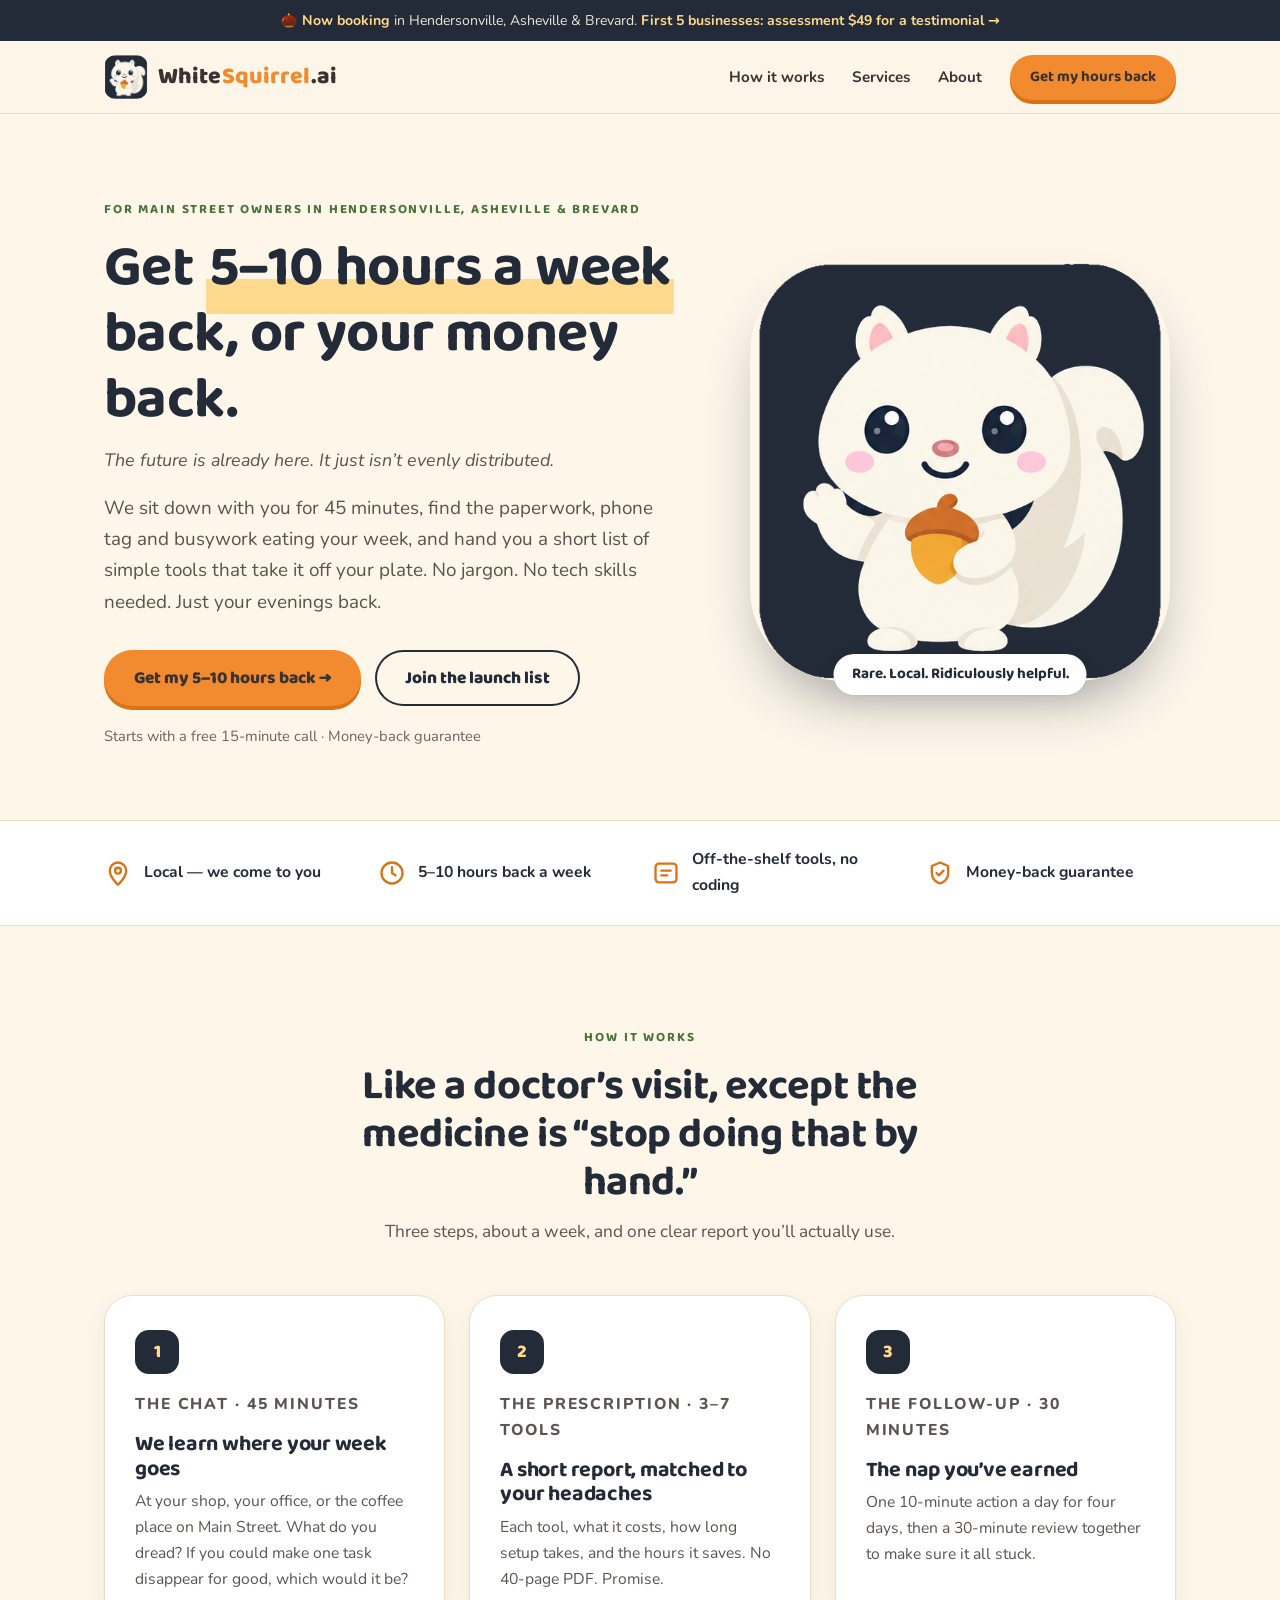
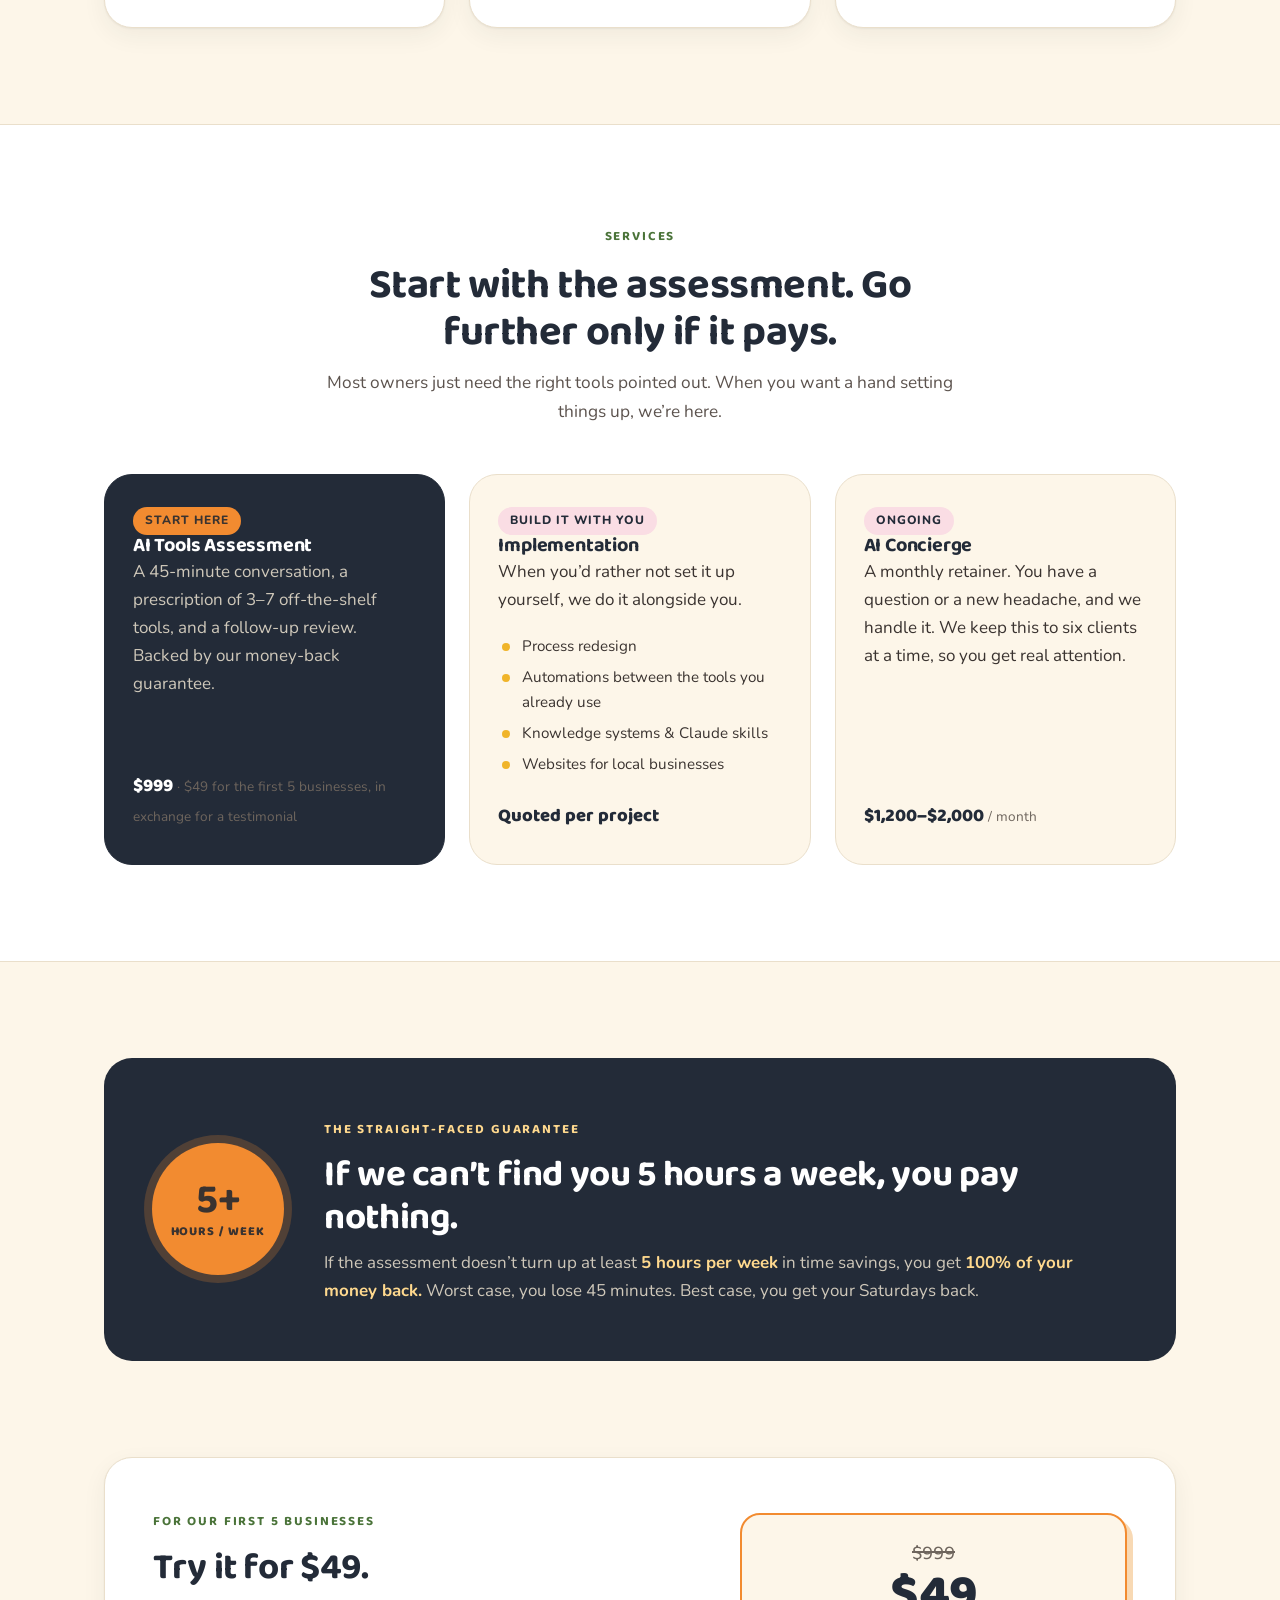
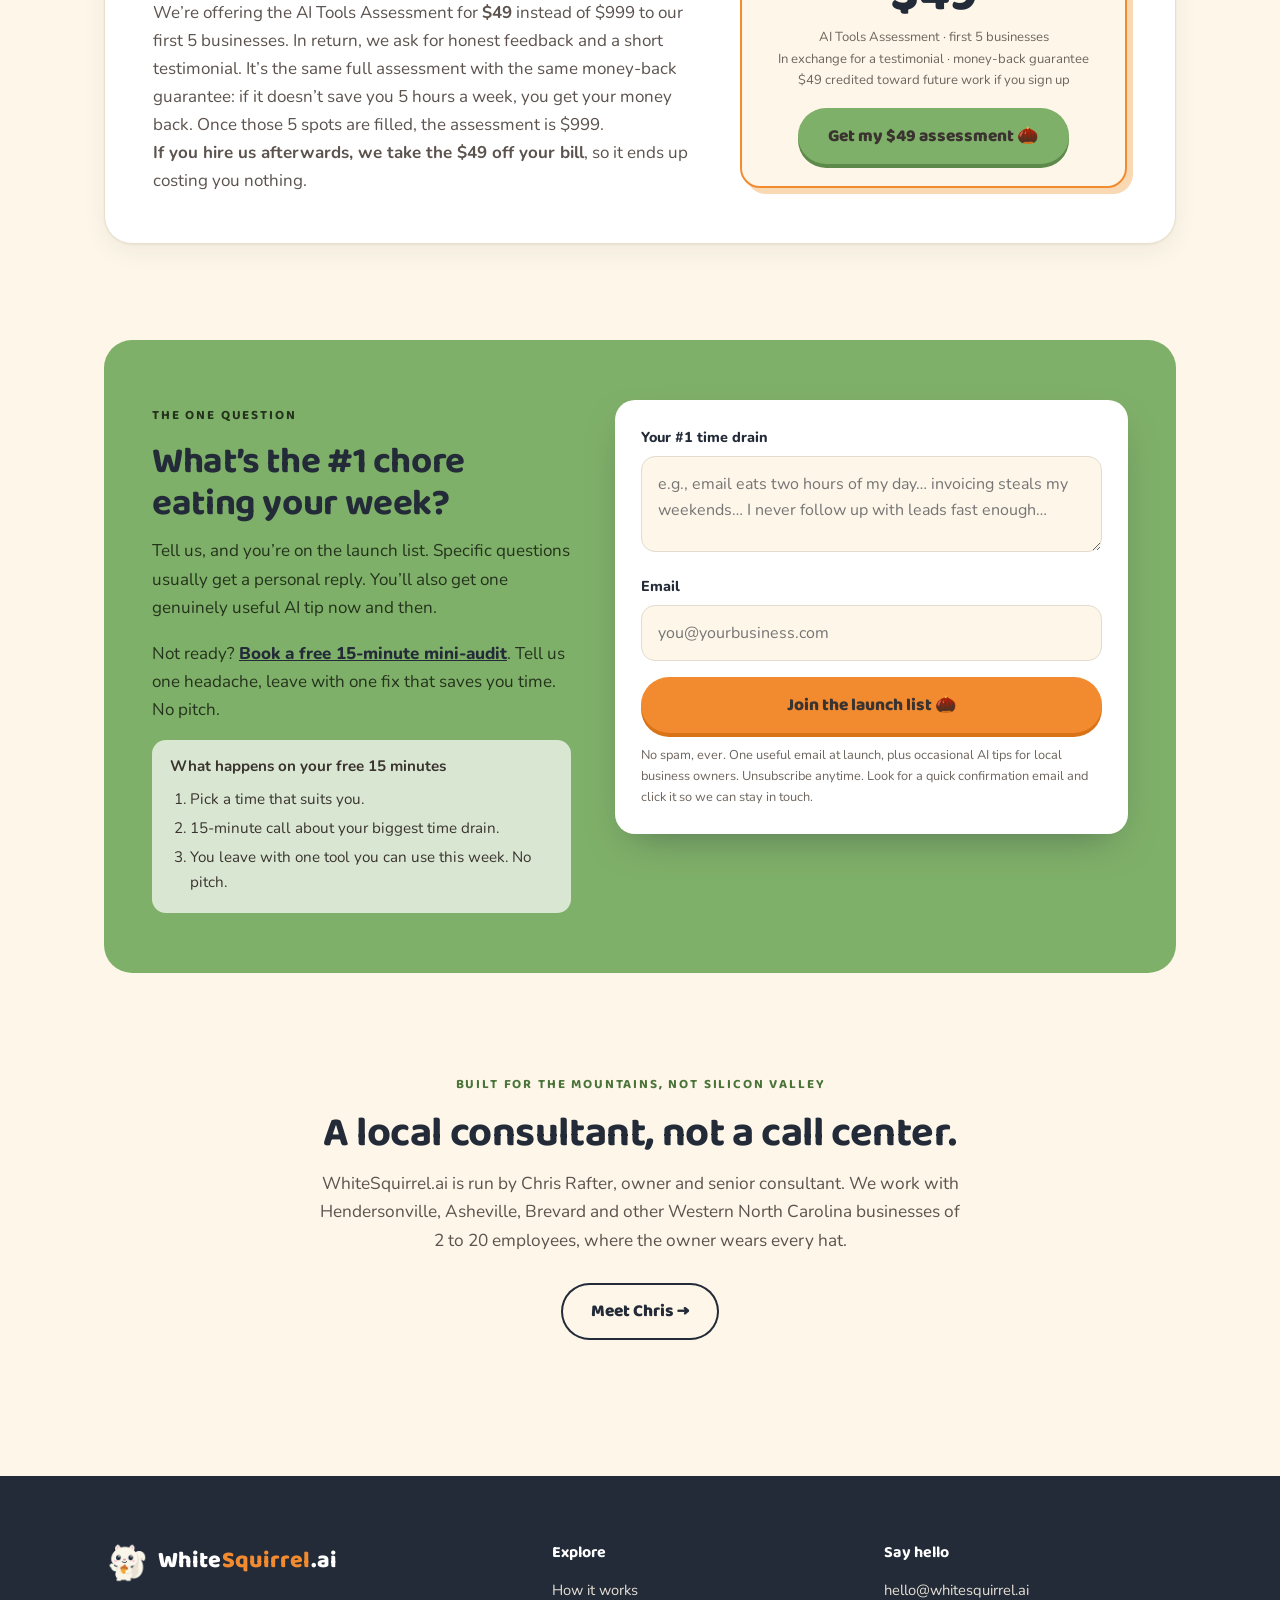
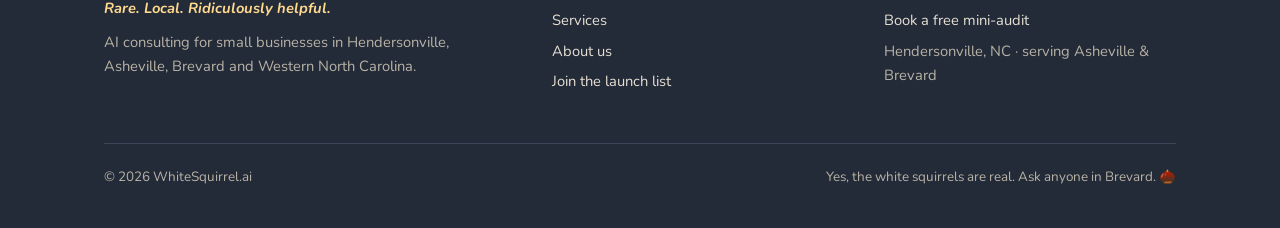
==== commit 49779074: "Hero: add italic kicker line under headline (preview)" ====
--- a/index.html
+++ b/index.html
@@ -27,6 +27,7 @@
 {
   "@context": "https://schema.org",
   "@type": "ProfessionalService",
+  "@id": "https://whitesquirrel.ai/#business",
   "name": "WhiteSquirrel.ai",
   "url": "https://whitesquirrel.ai/",
   "logo": "https://whitesquirrel.ai/assets/brand/bright-eyes-mark.png",
@@ -117,6 +118,7 @@
     <div>
       <span class="eyebrow">For Main Street owners in Hendersonville, Asheville &amp; Brevard</span>
       <h1>Get <span class="hl">5–10 hours a week</span> back, or your money back.</h1>
+      <p class="kicker">The future is already here. It just isn’t evenly distributed.</p>
       <p class="lead">We sit down with you for 45 minutes, find the paperwork, phone tag and busywork eating your week, and hand you a short list of simple tools that take it off your plate. No jargon. No tech skills needed. Just your evenings back.</p>
       <!-- LOCAL PROOF STUB (re-enable when a real testimonial exists): <p class="proof">"…" — Name, Business, Town</p> -->
       <div class="hero-ctas">
--- a/assets/site.css
+++ b/assets/site.css
@@ -86,6 +86,8 @@
 .hero .container{display:grid;grid-template-columns:1.15fr .85fr;gap:56px;align-items:center}
 .hero h1{font-size:clamp(2.3rem,5.2vw,3.6rem);margin-bottom:20px}
 .hero .lead{max-width:560px;margin-bottom:32px}
+.hero .kicker{font-style:italic;font-size:1.12rem;color:var(--muted);margin:-8px 0 18px;max-width:560px}
+@media(max-width:860px){.hero .kicker{margin-left:auto;margin-right:auto;font-size:1.02rem}}
 .hero-ctas{display:flex;flex-wrap:wrap;gap:14px;align-items:center}
 .hero-note{margin-top:18px;font-size:.92rem;color:var(--fine)}
 .hero-art{position:relative;justify-self:center;width:min(420px,100%)}
@@ -210,7 +212,7 @@
 .owners.solo{grid-template-columns:1fr;max-width:960px;margin:0 auto}
 .owners.solo .person{flex-direction:row}
 .owners.solo .portrait{flex:0 0 38%;aspect-ratio:auto;min-height:100%}
-@media(max-width:760px){.owners.solo .person{flex-direction:column}.owners.solo .portrait{aspect-ratio:4/3}}
+@media(max-width:760px){.owners.solo .person{flex-direction:column}.owners.solo .portrait{flex:none;aspect-ratio:4/3;min-height:0}}
 
 /* outcome-copy: local proof line */
 .proof{margin-top:14px;font-style:italic;font-weight:700;background:#FFF3C4;color:#24331C;padding:8px 12px;border-radius:10px;display:inline-block;font-size:.95rem}
